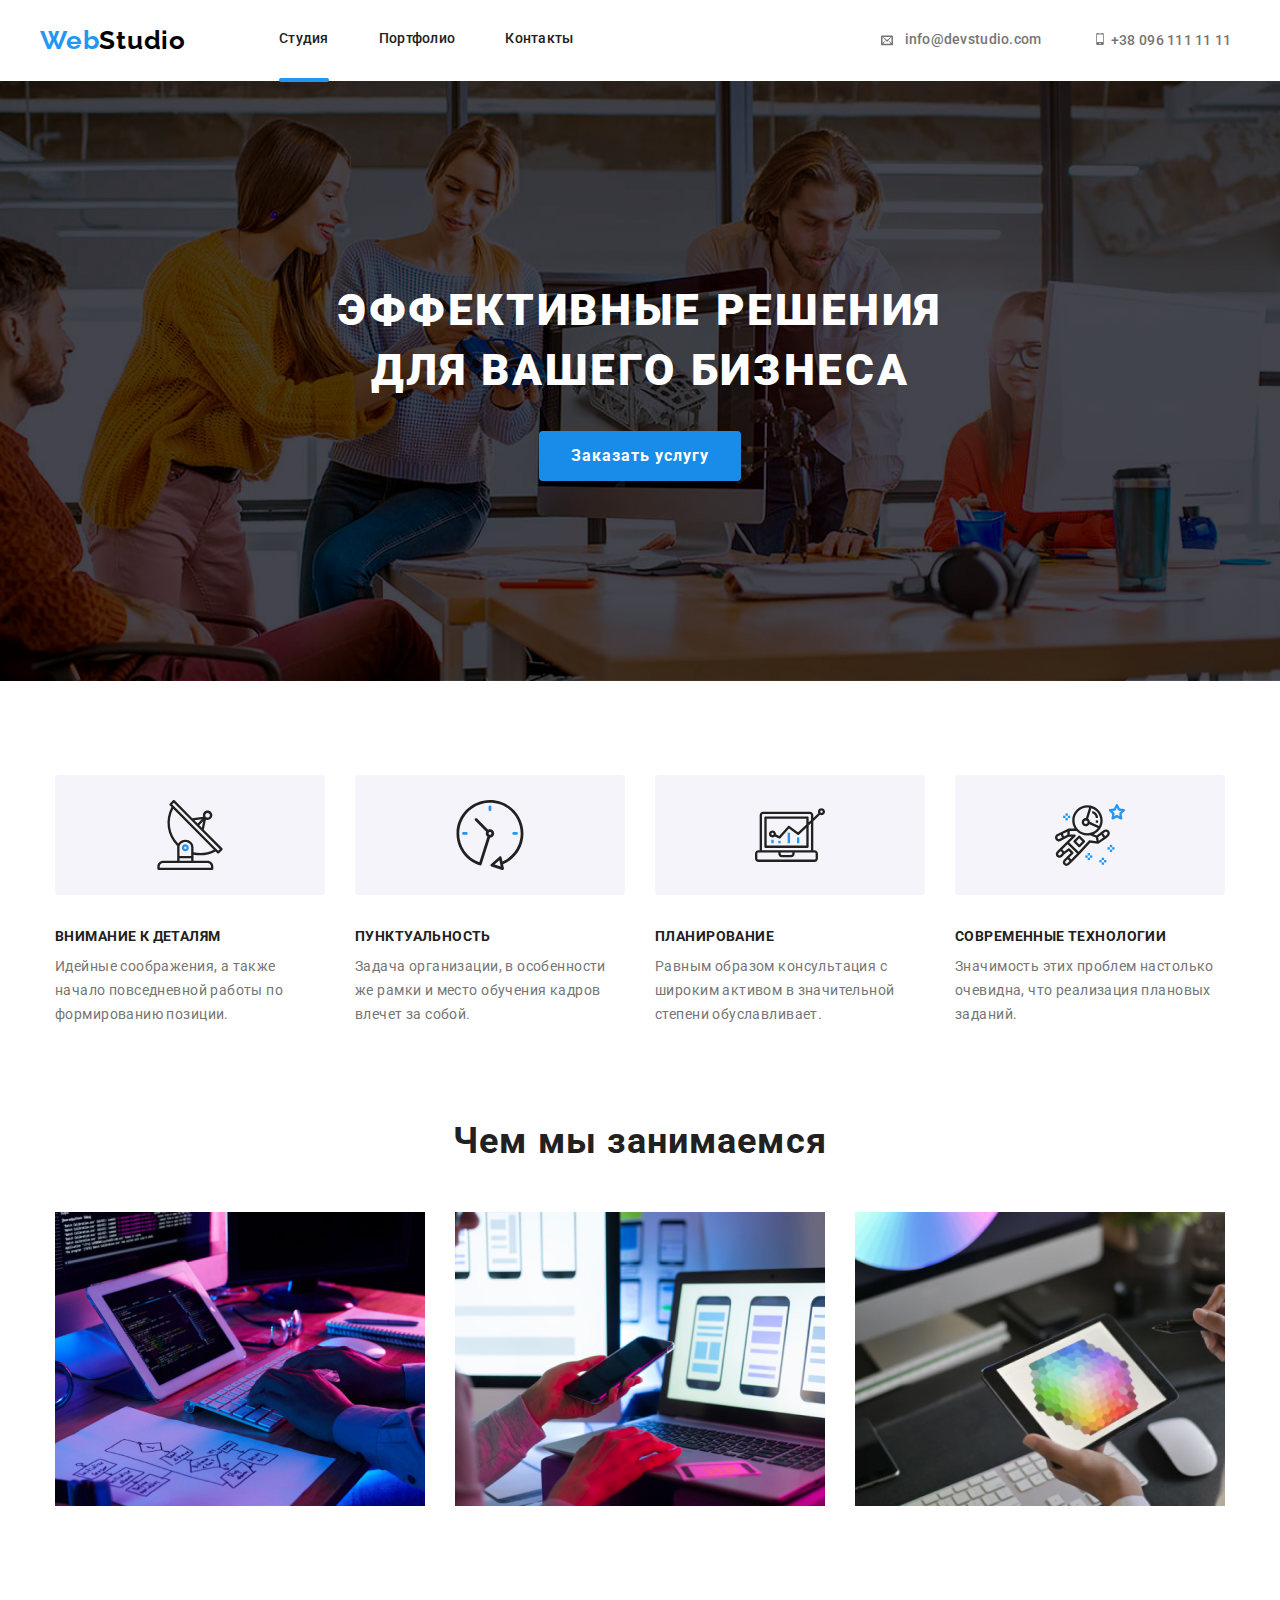
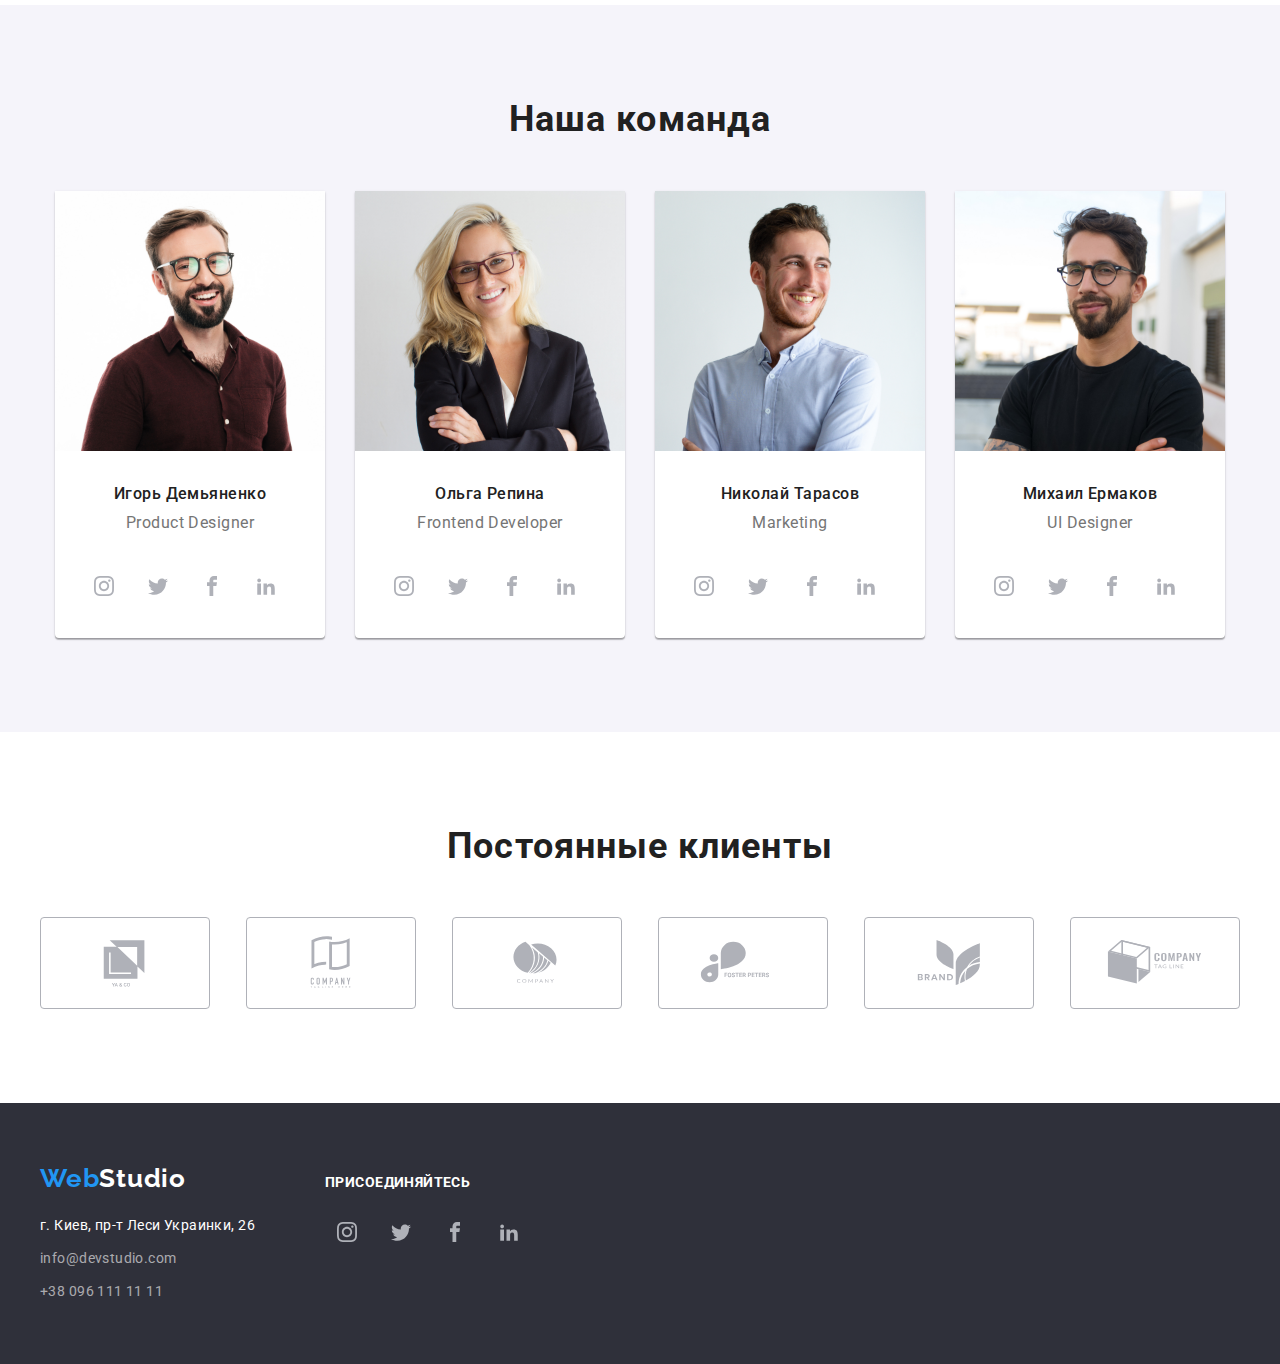
==== index.html @ 8d9c7c8b "17.12.21" ====
<!DOCTYPE html>
<html lang="en">
  <head>
    <meta charset="UTF-8" />
    <meta http-equiv="X-UA-Compatible" content="IE=edge" />
    <meta name="viewport" content="width=device-width, initial-scale=1.0" />
    <title>Главная</title>
    <link rel="preconnect" href="https://fonts.googleapis.com" />
    <link rel="preconnect" href="https://fonts.gstatic.com" crossorigin />
    <link
      href="https://fonts.googleapis.com/css2?family=Raleway:wght@700&family=Roboto:wght@400;500;700;900&display=swap"
      rel="stylesheet"
    />
    <link rel="stylesheet" href="./css/modern-normalize.css" />
    <link rel="stylesheet" href="./css/style.css" />
   </head>
   <body>
    <!--Top line-->
     <section class="section-header">
       <div class="header-container">
        <header class="top-line">
          <nav class="nav-container">
            <a class="top-line-link" href="https://github.com/"
              ><span class="span">Web</span>Studio</a
            >
            <ul class="top-link">
              <li class="item">
                <a class="nav-link activ" href="index.html">Студия</a>
             </li>
              <li class="item">
                <a class="nav-link" href="Portfolio/portfolio.html"
                  >Портфолио</a>
              </li>
              <li class="item">
                <a class="nav-link" href="">Контакты</a>
              </li>
            </ul>
            <ul class="adress">
              <li class="adress-item">
                <a class="mail-link" href="mailto:info@devstudio.com">
                  <svg class="mail-icon">
                    <use href=./img/symbol-defs.svg#icon-envelop></use>
                  </svg> info@devstudio.com
                </a>
              </li>
               <li>
                <a class="tel-link" href="tel:+380961111111">
                 <svg class="tel-icon">
                   <use href=./img/symbol-defs.svg#icon-mobile></use>
                 </svg> +38 096 111 11 11</a
                >
               </li>
             </ul>
           </nav>
         </header>
       </div>
     </section>
    <main>
      <!--Title-etions-->

      <section class="header-title">
        <div class="title-container">
          <h1 class="text">
            Эффективные решения <br />
            для вашего бизнеса
          </h1>
          <div>
            <button class="button" type="button">Заказать услугу</button>
          </div>
        </div>
      </section>

      <!--peculiarities-seсtion-->

      <section class="section">
        <div class="container-peculiarities">
          <ul class="section-peculiarities">
            <li class="feature1">
              <svg class="antenna" width="270" height="120" viewBox="0 0 270 120" fill="none" xmlns="http://www.w3.org/2000/svg">
               <rect width="270" height="120" rx="4" fill="#F5F4FA"/>
               <path d="M167.316 73.3385L148.847 54.7337L150.897 44.6373C151.426 44.8438 151.988 44.9517 152.556 44.9558H152.57C155.178 44.9866 157.317 42.8974 157.348 40.2893C157.379 37.6812 155.289 35.542 152.681 35.5111C150.073 35.4803 147.934 37.5695 147.903 40.1776C147.897 40.7357 147.989 41.2905 148.176 41.8163L137.326 43.1405L119.628 25.35C119.41 25.1285 119.114 25.0025 118.804 25C118.498 25.0016 118.204 25.1235 117.987 25.3395L114.679 28.6295C114.223 29.0851 114.223 29.8236 114.679 30.2792L116.459 32.0852C109.562 44.7681 111.802 60.4741 121.97 70.7228C122.064 70.8121 122.172 70.8843 122.29 70.9363C122.216 71.3311 122.178 71.7317 122.176 72.1333V85.6667H108.176C104.956 85.6705 102.346 88.28 102.342 91.5V93.8333C102.342 94.4776 102.865 95 103.509 95H157.176C157.82 95 158.342 94.4776 158.342 93.8333V91.5C158.338 88.28 155.729 85.6705 152.509 85.6667H138.509V79.6688C140.702 80.1288 142.937 80.3633 145.178 80.3688C150.555 80.363 155.846 79.0225 160.578 76.4675L162.367 78.2677C162.584 78.4892 162.881 78.6152 163.191 78.6177C163.497 78.6161 163.79 78.4941 164.008 78.2782L167.316 74.9882C167.772 74.5326 167.772 73.7941 167.316 73.3385ZM150.925 38.6348C151.838 37.726 153.316 37.7301 154.224 38.6437C155.133 39.5574 155.129 41.0348 154.215 41.9435C153.778 42.3785 153.186 42.6226 152.569 42.6225H152.562C151.274 42.6158 150.235 41.5658 150.241 40.2771C150.244 39.6602 150.492 39.0699 150.929 38.6348H150.925ZM148.178 46.301L146.869 52.7445L144.298 50.158L148.178 46.301ZM146.853 44.3282L142.653 48.5037L139.404 45.237L146.853 44.3282ZM152.509 88C154.442 88 156.009 89.567 156.009 91.5V92.6667H104.676V91.5C104.676 89.567 106.243 88 108.176 88H152.509ZM136.176 83.3333V85.6667H124.509V83.3333H136.176ZM124.509 81V72.1333C124.509 69.303 127.126 67 130.342 67C133.559 67 136.176 69.303 136.176 72.1333V81H124.509ZM138.509 77.29V72.1333C138.509 68.0162 134.846 64.6667 130.342 64.6667C127.431 64.622 124.708 66.1041 123.165 68.5738C114.289 59.2249 112.29 45.2875 118.181 33.8207L158.872 74.7455C152.589 77.9419 145.386 78.8418 138.509 77.29ZM163.204 75.7943L161.56 74.1412L118.792 31.1157L117.141 29.4613L118.792 27.8163L136.15 45.272C136.158 45.272 136.163 45.2872 136.171 45.293L164.859 74.1493L163.204 75.7943Z" fill="#212121"/>
               <path d="M130.353 69.3333H130.342C128.409 69.3304 126.84 70.895 126.837 72.8281C126.834 74.7611 128.399 76.3304 130.332 76.3333H130.342C132.275 76.3362 133.845 74.7716 133.848 72.8386C133.85 70.9055 132.286 69.3362 130.353 69.3333ZM131.169 73.6605C130.95 73.8789 130.652 74.0012 130.342 74C129.698 73.9966 129.178 73.4716 129.182 72.8273C129.183 72.5189 129.307 72.2237 129.526 72.0062C129.743 71.7902 130.036 71.6683 130.342 71.6667C130.987 71.67 131.506 72.195 131.503 72.8393C131.501 73.1477 131.378 73.4429 131.159 73.6605H131.169Z" fill="#2196F3"/>
              </svg>
              <h3 class="title-peculiarities">Внимание к деталям</h3>
              <p class="text-peculiarities-1">
                Идейные соображения, а также начало повседневной работы по
                формированию позиции.
              </p>
            </li>
            <li class="feature2">
              <svg class="clock" width="270" height="120" viewBox="0 0 270 120" fill="none" xmlns="http://www.w3.org/2000/svg">
              <rect width="270" height="120" rx="4" fill="#F5F4FA"/>
              <g clip-path="url(#clip0_1_342)">
              <path d="M168.461 58.4715C168.458 39.9819 153.466 24.9963 134.975 25C116.486 25.0037 101.5 39.9963 101.504 58.4859C101.507 73.0502 110.925 85.9413 124.8 90.3713C124.932 90.413 125.07 90.4343 125.208 90.4338C125.472 90.4333 125.73 90.3628 125.957 90.2287C126.253 90.0541 126.473 89.7764 126.577 89.449L135.032 62.6521C137.343 62.6404 139.207 60.7568 139.194 58.4459C139.183 56.1345 137.3 54.2706 134.988 54.2824C134.367 54.285 133.753 54.4282 133.194 54.7011L122.025 43.5302C121.471 42.9951 120.588 43.0106 120.053 43.5644C119.53 44.1054 119.53 44.962 120.053 45.503L131.216 56.6792C130.36 58.4277 130.849 60.5383 132.39 61.7303L124.334 87.2647C108.414 81.4002 100.262 63.7405 106.126 47.8203C111.991 31.9 129.65 23.7482 145.571 29.6127C161.491 35.4771 169.643 53.1374 163.778 69.0571C160.913 76.8351 155.026 83.1252 147.455 86.4989L146.584 82.3989C146.425 81.6454 145.684 81.1636 144.931 81.3233C144.693 81.3741 144.473 81.4857 144.291 81.6475L135.898 89.1409C135.322 89.653 135.271 90.5347 135.783 91.1105C135.95 91.2974 136.164 91.4362 136.403 91.5126L147.119 94.9327C147.852 95.1682 148.638 94.765 148.873 94.0312C148.948 93.7994 148.96 93.5527 148.91 93.3145L148.055 89.2915C160.445 84.0678 168.49 71.918 168.461 58.4715ZM134.983 57.0766C135.753 57.0766 136.378 57.7014 136.378 58.4715C136.378 59.2422 135.753 59.8665 134.983 59.8665C134.212 59.8665 133.588 59.2422 133.588 58.4715C133.588 57.7014 134.212 57.0766 134.983 57.0766ZM139.577 89.5916L144.355 85.3298L145.674 91.543L139.577 89.5916Z" fill="#212121"/>
              <path d="M133.588 31.9673V34.7572C133.588 35.5278 134.212 36.1522 134.983 36.1522C135.753 36.1522 136.378 35.5278 136.378 34.7572V31.9673C136.378 31.1972 135.753 30.5723 134.983 30.5723C134.212 30.5723 133.588 31.1972 133.588 31.9673Z" fill="#2196F3"/>
              <path d="M108.479 57.0765C107.708 57.0765 107.084 57.7014 107.084 58.4715C107.084 59.2421 107.708 59.8665 108.479 59.8665H111.269C112.039 59.8665 112.664 59.2421 112.664 58.4715C112.664 57.7014 112.039 57.0765 111.269 57.0765H108.479Z" fill="#2196F3"/>
              <path d="M161.487 59.8665C162.257 59.8665 162.882 59.2421 162.882 58.4715C162.882 57.7014 162.257 57.0765 161.487 57.0765H158.697C157.927 57.0765 157.302 57.7014 157.302 58.4715C157.302 59.2421 157.927 59.8665 158.697 59.8665H161.487Z" fill="#2196F3"/>
              </g>
              <defs>
              <clipPath id="clip0_1_342">
              <rect width="70" height="70" fill="white" transform="translate(100 25)"/>
              </clipPath>
              </defs>
              </svg>
              <h3 class="title-peculiarities">Пунктуальность</h3>
              <p class="text-peculiarities-2">
                Задача организации, в особенности же рамки и место обучения
                кадров влечет за собой.
              </p>
            </li>
            <li class="feature3">
              <svg class="diagram" width="270" height="120" viewBox="0 0 270 120" fill="none" xmlns="http://www.w3.org/2000/svg">
              <rect width="270" height="120" rx="4" fill="#F5F4FA"/>
              <g clip-path="url(#clip0_1_352)">
              <path d="M132.65 57.7351H134.982V68.2296H132.65V57.7351Z" fill="#2196F3"/>
              <path d="M141.978 62.3993H144.31V68.2296H141.978V62.3993Z" fill="#2196F3"/>
              <path d="M123.321 65.8975H125.653V68.2296H123.321V65.8975Z" fill="#2196F3"/>
              <path d="M116.325 64.7314H118.657V68.2295H116.325V64.7314Z" fill="#2196F3"/>
              <path d="M103.498 86.8865H159.469C161.401 86.8865 162.967 85.3202 162.967 83.3883V78.7241C162.967 76.7923 161.401 75.2259 159.469 75.2259H158.303V46.1469L164.926 39.8725C166.463 40.6303 168.324 40.1702 169.33 38.7816C170.337 37.3935 170.196 35.4821 168.997 34.2568C167.798 33.0316 165.89 32.8488 164.48 33.8241C163.07 34.8 162.569 36.6499 163.293 38.2037L158.303 42.9345V40.2443C158.303 38.3124 156.736 36.7461 154.805 36.7461H108.162C106.231 36.7461 104.664 38.3124 104.664 40.2443V75.2259H103.498C101.566 75.2259 100 76.7923 100 78.7241V83.3883C100 85.3202 101.566 86.8865 103.498 86.8865ZM166.465 35.58C167.109 35.58 167.631 36.1021 167.631 36.7461C167.631 37.39 167.109 37.9121 166.465 37.9121C165.821 37.9121 165.299 37.39 165.299 36.7461C165.299 36.1021 165.821 35.58 166.465 35.58ZM106.996 40.2443C106.996 39.6003 107.518 39.0782 108.162 39.0782H154.805C155.449 39.0782 155.971 39.6003 155.971 40.2443V45.1414L153.639 47.3573V42.5764C153.639 41.9324 153.116 41.4103 152.473 41.4103H110.495C109.851 41.4103 109.328 41.9324 109.328 42.5764V71.7278C109.328 72.3717 109.851 72.8938 110.495 72.8938H152.473C153.116 72.8938 153.639 72.3717 153.639 71.7278V50.5651L155.971 48.3554V75.2259H106.996V40.2443ZM117.491 55.403C115.913 55.3984 114.528 56.4495 114.108 57.9703C113.689 59.491 114.338 61.104 115.695 61.9091C117.051 62.7142 118.779 62.5121 119.913 61.4149L123.966 63.4487C124.437 63.6844 125.008 63.5739 125.358 63.1805L133.974 53.4871L142.444 59.8338C142.899 60.1743 143.533 60.1378 143.945 59.7478L151.306 52.7748V70.5617H111.661V43.7424H151.306V49.5619L143.056 57.3747L134.515 50.9716C134.03 50.6084 133.348 50.6767 132.944 51.1294L124.21 60.9571L120.945 59.3242C120.969 59.1841 120.983 59.0429 120.989 58.9012C120.989 56.9693 119.423 55.403 117.491 55.403ZM118.657 58.9012C118.657 59.5451 118.135 60.0672 117.491 60.0672C116.847 60.0672 116.325 59.5451 116.325 58.9012C116.325 58.2572 116.847 57.7351 117.491 57.7351C118.135 57.7351 118.657 58.2572 118.657 58.9012ZM125.653 77.5581H137.314V78.7241C137.314 79.3681 136.792 79.8902 136.148 79.8902H126.819C126.175 79.8902 125.653 79.3681 125.653 78.7241V77.5581ZM102.332 78.7241C102.332 78.0802 102.854 77.5581 103.498 77.5581H123.321V78.7241C123.321 80.656 124.887 82.2223 126.819 82.2223H136.148C138.08 82.2223 139.646 80.656 139.646 78.7241V77.5581H159.469C160.113 77.5581 160.635 78.0802 160.635 78.7241V83.3883C160.635 84.0323 160.113 84.5544 159.469 84.5544H103.498C102.854 84.5544 102.332 84.0323 102.332 83.3883V78.7241Z" fill="#212121"/>
              </g>
              <defs>
              <clipPath id="clip0_1_352">
              <rect width="70" height="70" fill="white" transform="translate(100 25)"/>
              </clipPath>
              </defs>
              </svg>
              <h3 class="title-peculiarities">Планирование</h3>
              <p class="text-peculiarities-3">
                Равным образом консультация с широким активом в значительной
                степени обуславливает.
              </p>
            </li>
            <li class="feature4">
              <svg class="astronaut" width="270" height="120"     viewBox="0 0 270 120" fill="none" xmlns="http://www.w3.org/2000/svg">
              <rect width="270" height="120" rx="4" fill="#F5F4FA"/>
              <path d="M169.943 34.8964C169.806 34.4751 169.442 34.1672 169.002 34.103L164.823 33.4951L162.953 29.7081C162.561 28.91 161.253 28.91 160.861 29.7081L158.991 33.4951L154.811 34.1031C154.372 34.1672 154.008 34.4742 153.869 34.8965C153.732 35.3188 153.845 35.7831 154.164 36.0924L157.189 39.0407L156.475 43.2034C156.401 43.6409 156.58 44.0831 156.938 44.3445C157.301 44.6082 157.775 44.6407 158.168 44.4331L161.906 42.4672L165.644 44.4331C165.815 44.5229 166.002 44.5672 166.188 44.5672C166.429 44.5672 166.671 44.4925 166.874 44.3443C167.233 44.0831 167.413 43.6408 167.337 43.2033L166.623 39.0405L169.648 36.0923C169.965 35.7819 170.08 35.3187 169.943 34.8964ZM164.556 37.7991C164.282 38.0662 164.155 38.4536 164.221 38.8316L164.638 41.2688L162.45 40.1184C162.28 40.0286 162.093 39.9843 161.906 39.9843C161.72 39.9843 161.534 40.0286 161.362 40.1184L159.174 41.2688L159.591 38.8316C159.657 38.4536 159.531 38.0675 159.256 37.7991L157.484 36.0724L159.932 35.7166C160.312 35.6617 160.64 35.4226 160.811 35.0783L161.905 32.8617L162.999 35.0783C163.17 35.4225 163.497 35.6617 163.878 35.7166L166.325 36.0724L164.556 37.7991Z" fill="#2196F3"/>
              <path d="M157.167 69.8923H154.834V72.2257H157.167V69.8923Z" fill="#2196F3"/>
              <path d="M157.167 74.5591H154.834V76.8925H157.167V74.5591Z" fill="#2196F3"/>
              <path d="M159.5 72.2257H157.167V74.5591H159.5V72.2257Z" fill="#2196F3"/>
              <path d="M154.834 72.2257H152.5V74.5591H154.834V72.2257Z" fill="#2196F3"/>
              <path d="M149 82.7259H146.667V85.0593H149V82.7259Z" fill="#2196F3"/>
              <path d="M149 87.3926H146.667V89.726H149V87.3926Z" fill="#2196F3"/>
              <path d="M151.334 85.0593H149V87.3927H151.334V85.0593Z" fill="#2196F3"/>
              <path d="M146.667 85.0593H144.333V87.3927H146.667V85.0593Z" fill="#2196F3"/>
              <path d="M135 78.0592H132.667V80.3926H135V78.0592Z" fill="#2196F3"/>
              <path d="M135 82.7259H132.667V85.0593H135V82.7259Z" fill="#2196F3"/>
              <path d="M137.333 80.3925H135V82.7259H137.333V80.3925Z" fill="#2196F3"/>
              <path d="M132.667 80.3925H130.333V82.7259H132.667V80.3925Z" fill="#2196F3"/>
              <path d="M112.833 38.3918H110.5V40.7252H112.833V38.3918Z" fill="#2196F3"/>
              <path d="M112.833 43.0587H110.5V45.3921H112.833V43.0587Z" fill="#2196F3"/>
              <path d="M115.166 40.7252H112.833V43.0586H115.166V40.7252Z" fill="#2196F3"/>
              <path d="M110.5 40.7252H108.166V43.0586H110.5V40.7252Z" fill="#2196F3"/>
              <path d="M154.064 55.9738C153.435 55.1256 152.512 54.5797 151.464 54.4326C150.412 54.2833 149.373 54.5597 148.533 55.2026L145.795 57.3014L145.794 57.3026L141.643 60.4025L138.672 59.2194C143.969 56.8429 147.671 51.545 147.671 45.3942C147.671 37.0314 140.84 30.2274 132.444 30.2274C124.047 30.2274 117.216 37.0314 117.216 45.3942C117.216 48.4253 118.123 51.2439 119.666 53.6158L113.62 53.5633C113.617 53.5633 113.613 53.5633 113.61 53.5633C113.591 53.5633 113.576 53.5726 113.559 53.5738C113.443 53.5785 113.33 53.6018 113.219 53.6415C113.191 53.652 113.162 53.6579 113.135 53.6706C113.121 53.6765 113.107 53.6776 113.093 53.6846L106.021 57.1764C106.02 57.1764 106.018 57.1764 106.018 57.1775L101.877 59.1693C101.831 59.1891 101.784 59.2159 101.739 59.2462C100.088 60.3452 99.5257 62.5036 100.43 64.2676C100.912 65.2056 101.732 65.8963 102.74 66.2124C103.129 66.3337 103.525 66.3933 103.92 66.3933C104.553 66.3933 105.181 66.2381 105.756 65.9313L108.792 64.3167L113.744 61.7593L116.712 61.7418L104.808 73.5884C104.807 73.5896 104.806 73.5896 104.805 73.5907L101.876 76.5074C101.185 77.1958 100.804 78.1092 100.804 79.0835C100.804 80.0565 101.185 80.9723 101.876 81.6619C102.587 82.3689 103.522 82.7235 104.456 82.7235C105.392 82.7235 106.325 82.3689 107.038 81.6619L109.913 78.7988L113.721 75.9556L115.691 77.9179L111.838 81.7551C111.836 81.7564 111.835 81.7564 111.834 81.7575L108.906 84.6741C108.214 85.3625 107.833 86.2759 107.833 87.2502C107.833 88.2233 108.214 89.139 108.906 89.8286C109.616 90.5356 110.552 90.8903 111.486 90.8903C112.421 90.8903 113.357 90.5356 114.068 89.8286L116.998 86.912L121.684 82.2453C121.685 82.244 121.685 82.2429 121.687 82.2417L123.895 80.0542L123.887 80.046C123.901 80.032 123.921 80.0272 123.935 80.0122L135.235 67.6349L142.828 68.7152C142.883 68.7234 142.938 68.7269 142.993 68.7269C143.134 68.7269 143.27 68.6931 143.402 68.6429C143.441 68.629 143.474 68.6102 143.511 68.5916C143.553 68.5706 143.597 68.559 143.637 68.5322L150.666 63.8655C150.692 63.848 150.706 63.8199 150.73 63.8013C150.758 63.7792 150.793 63.7699 150.819 63.7453L153.6 61.1401C155.047 59.7841 155.247 57.5628 154.064 55.9738ZM104.66 63.8722C104.281 64.0752 103.851 64.1159 103.439 63.9854C103.03 63.8582 102.699 63.5793 102.505 63.2025C102.153 62.5164 102.357 61.6811 102.974 61.2296L105.848 59.8471L106.54 61.8689L106.83 62.7182L104.66 63.8722ZM112.31 59.874L108.923 61.6241L108.365 59.9907L107.963 58.8169L112.397 56.6282L112.31 59.874ZM145.34 45.3919C145.34 47.4009 144.861 49.2957 144.03 50.9907L134.883 46.8362C134.788 45.5821 134.137 44.4842 133.159 43.8005L136.361 33.1685C141.563 34.823 145.34 39.6752 145.34 45.3919ZM119.552 45.3919C119.552 38.3159 125.336 32.5583 132.446 32.5583C132.999 32.5583 133.54 32.6049 134.076 32.6726L130.943 43.0713C130.901 43.0701 130.862 43.0585 130.819 43.0585C128.56 43.0585 126.722 44.8901 126.722 47.1419C126.722 49.3936 128.56 51.2254 130.819 51.2254C132.338 51.2254 133.65 50.3866 134.358 49.1591L142.807 52.9975C140.456 56.1615 136.694 58.2255 132.446 58.2255C125.336 58.2255 119.552 52.4679 119.552 45.3919ZM132.581 47.1419C132.581 48.1068 131.79 48.8919 130.819 48.8919C129.847 48.8919 129.056 48.1068 129.056 47.1419C129.056 46.1771 129.847 45.3919 130.819 45.3919C131.79 45.3919 132.581 46.1771 132.581 47.1419ZM105.392 80.0074C104.875 80.5196 104.038 80.5185 103.523 80.0087C103.274 79.7601 103.138 79.4324 103.138 79.0835C103.138 78.7358 103.274 78.4079 103.523 78.1618L105.627 76.0652L107.489 77.9191L105.392 80.0074ZM112.422 88.1743C111.905 88.6865 111.068 88.6877 110.552 88.1755C110.303 87.927 110.167 87.5993 110.167 87.2503C110.167 86.9027 110.303 86.5748 110.552 86.3287L112.658 84.231L113.539 85.1073L114.521 86.0849L112.422 88.1743ZM120.038 80.5862C120.037 80.5873 120.036 80.5873 120.035 80.5885L116.174 84.4385L115.293 83.5623L114.311 82.5846L118.168 78.7451C118.168 78.7451 118.168 78.7451 118.168 78.744C118.169 78.7428 118.17 78.7428 118.172 78.7417C118.259 78.6542 118.314 78.5492 118.368 78.4454C118.383 78.415 118.412 78.3893 118.425 78.3579C118.461 78.2681 118.467 78.1713 118.481 78.0767C118.488 78.0229 118.511 77.9729 118.511 77.9179C118.511 77.8397 118.483 77.764 118.467 77.6869C118.453 77.6169 118.453 77.5456 118.426 77.4781C118.382 77.3684 118.306 77.2716 118.227 77.177C118.204 77.1513 118.196 77.1186 118.172 77.0942C118.172 77.0942 118.172 77.0942 118.17 77.0942C118.169 77.0931 118.169 77.0906 118.168 77.0895L114.653 73.5895C114.616 73.5521 114.568 73.537 114.526 73.5055C114.464 73.4577 114.405 73.4134 114.336 73.3795C114.269 73.3468 114.201 73.327 114.131 73.3082C114.057 73.2872 113.984 73.2709 113.906 73.265C113.835 73.2604 113.769 73.2674 113.698 73.2756C113.619 73.2849 113.546 73.2954 113.47 73.3199C113.396 73.3432 113.331 73.3793 113.264 73.4179C113.22 73.4424 113.171 73.4506 113.131 73.4809L109.251 76.3767L107.281 74.4143L112.529 69.1946L122.067 78.576L120.038 80.5862ZM134.954 65.2372C134.921 65.2325 134.889 65.2454 134.855 65.2431C134.77 65.2384 134.689 65.2443 134.603 65.2582C134.537 65.2699 134.474 65.2827 134.411 65.3049C134.336 65.3306 134.269 65.3656 134.2 65.4075C134.134 65.4472 134.075 65.4892 134.018 65.5417C133.99 65.5661 133.956 65.5779 133.93 65.6058L123.653 76.862L114.185 67.5506L120.382 61.3859C120.839 60.9309 120.841 60.1923 120.386 59.735C120.156 59.5052 119.854 59.392 119.552 59.3932V59.3921L114.698 59.4212L114.759 55.9049L121.549 55.9633C124.317 58.7937 128.176 60.5589 132.446 60.5589C133.403 60.5589 134.336 60.4598 135.245 60.2905C135.332 60.3605 135.419 60.4317 135.528 60.476L140.8 62.5761L141.133 64.235L141.523 66.1717L134.954 65.2372ZM143.794 65.6269L143.11 62.2189L146.274 59.8564L147.102 60.9554L148.345 62.605L143.794 65.6269ZM152.005 59.4341L150.173 61.1514L148.136 58.4471L149.954 57.0529C150.294 56.7917 150.722 56.6854 151.142 56.7403C151.564 56.7997 151.938 57.0203 152.192 57.3621C152.666 58.0003 152.585 58.8905 152.005 59.4341Z" fill="#212121"/>
              <path d="M129.755 65.5651L125.067 60.8984C124.613 60.4446 123.876 60.4446 123.421 60.8984L118.734 65.5651C118.515 65.7856 118.391 66.0819 118.391 66.3922C118.391 66.7026 118.513 67.0001 118.734 67.2194L123.421 71.8861C123.648 72.1124 123.947 72.2256 124.244 72.2256C124.542 72.2256 124.84 72.1124 125.067 71.8861L129.755 67.2194C129.974 67.0001 130.099 66.7026 130.099 66.3922C130.099 66.0819 129.975 65.7844 129.755 65.5651ZM124.244 69.4128L121.211 66.3922L124.244 63.3717L127.279 66.3922L124.244 69.4128Z" fill="#212121"/>
              <path d="M137.547 36.0923L136.983 38.358C137.138 38.3966 140.784 39.3462 140.784 43.0586H143.118C143.118 38.6461 139.474 36.5718 137.547 36.0923Z" fill="#212121"/>
              <path d="M143.118 45.3919H140.784V47.7253H143.118V45.3919Z" fill="#212121"/>
              </svg>
              <h3 class="title-peculiarities">Современные технологии</h3>
              <p class="text-peculiarities-4">
                Значимость этих проблем настолько очевидна, что реализация
                плановых заданий.
              </p>
            </li>
          </ul>
        </div>
      </section>

      <!--what are we doing-->

      <section class="section-we-do">
        <div class="container">
          <h2 class="title-what-are-we-doing">Чем мы занимаемся</h2>
          <ul class="what-are-we-doing-img">
            <li class="img1">
              <img src=./img/img.jpg alt="работа за компютером" width="370" />
            </li>
            <li class="img2">
              <img src=./img/img(1).jpg alt="работа за телефоном" width="370" />
            </li>
            <li class="img3">
              <img src=./img/img(2).jpg alt="работа за планшетом" width="370"/>
            </li>
          </ul>
        </div>
      </section>

      <!--our team-->

   <section class="our-team">
        <div class="container">
          <h2 class="title-our-team">Наша команда</h2>
          <ul class="team">
            <li class="team-img1">
              <img src=./img/img(3).jpg alt="Product Designer" width="270"/>
              <div class="title">
                <h3 class="name">Игорь Демьяненко</h3>
                <p class="profession">Product Designer</p>
              </div>
               <ul class="social-links">
                 <li class="social-link">
                 <a class="link-icon" href="#">
                   <svg class="social-icon" width="20px" height="20px">
                  <use href='./img/symbol-defs.svg#icon-instagram'></use>
                  </svg>
                 </a>  
                 </li>
                 <li class="social-link">
                  <a class="link-icon" href="#">
                   <svg class="social-icon" width="20px" height="20px">
                   <use href='./img/symbol-defs.svg#icon-twitter'></use>
                   </svg>
                 </a> 
                 </li>
                 <li class="social-link">
                   <a class="link-icon" href="#">
                   <svg class="social-icon" width="20px" height="20px">
                   <use href='./img/symbol-defs.svg#icon-facebook'></use>
                   </svg>
                   </a>
                 </li>
                 <li class="social-link">
                    <a class="link-icon" href="#">
                    <svg class="social-icon" width="20px" height="20px">
                    <use href='./img/symbol-defs.svg#icon-linkedin2'></use>
                    </svg>
                    </a>
                  </li>
                </ul>
            </li>
            <li class="team-img2">
              <img src=./img/img(4).jpg alt="Frontend Developer" width="270" />
              <div class="title">
                <h3 class="name">Ольга Репина</h3>
                <p class="profession">Frontend Developer</p>
              </div>
               <ul class="social-links">
                 <li class="social-link">
                  <a class="link-icon" href="#">
                   <svg class="social-icon" width="20px" height="20px">
                   <use href='./img/symbol-defs.svg#icon-instagram'></use>
                   </svg>
                 </a>  
                 </li>
                 <li class="social-link">
                   <a class="link-icon" href="#">
                   <svg class="social-icon" width="20px" height="20px">
                   <use href='./img/symbol-defs.svg#icon-twitter'></use>
                   </svg>
                   </a> 
                </li>
                 <li class="social-link">
                    <a class="link-icon" href="#">
                    <svg class="social-icon" width="20px" height="20px">
                    <use href='./img/symbol-defs.svg#icon-facebook'></use>
                    </svg>
                    </a>
                </li>
                 <li class="social-link">
                    <a class="link-icon" href="#">
                    <svg class="social-icon" width="20px" height="20px">
                    <use href='./img/symbol-defs.svg#icon-linkedin2'></use>
                    </svg>
                    </a>
                </li>
              </ul>
            </li>
            <li class="team-img3">
              <img src=./img/img(5).jpg alt="Marketing" width="270" />
              <div class="title">
                <h3 class="name">Николай Тарасов</h3>
                <p class="profession">Marketing</p>
              </div>
               <ul class="social-links">
                 <li class="social-link">
                  <a class="link-icon" href="#">
                   <svg class="social-icon" width="20px" height="20px">
                  <use href='./img/symbol-defs.svg#icon-instagram'></use>
                  </svg>
                  </a>  
                 </li>
                 <li class="social-link">
                   <a class="link-icon" href="#">
                   <svg class="social-icon" width="20px" height="20px">
                   <use href='./img/symbol-defs.svg#icon-twitter'></use>
                   </svg>
                   </a> 
                </li>
                 <li class="social-link">
                    <a class="link-icon" href="#">
                    <svg class="social-icon" width="20px" height="20px">
                     <use href='./img/symbol-defs.svg#icon-facebook'></use>
                    </svg>
                    </a>
                </li>
                 <li class="social-link">
                     <a class="link-icon" href="#">
                    <svg class="social-icon" width="20px" height="20px">
                    <use href='./img/symbol-defs.svg#icon-linkedin2'></use>
                    </svg>
                    </a>
                </li>
              </ul>
            </li>
            <li class="team-img4">
              <img src=./img/img(6).jpg alt="UI Designer" width="270" />
              <div class="title">
                <h3 class="name">Михаил Ермаков</h3>
                <p class="profession">UI Designer</p>
              </div>
               <ul class="social-links">
                  <li class="social-link">
                     <a class="link-icon" href="#">
                     <svg class="social-icon" width="20px" height="20px">
                     <use href='./img/symbol-defs.svg#icon-instagram'></use>
                     </svg>
                     </a>  
                  </li>
                   <li class="social-link">
                      <a class="link-icon" href="#">
                      <svg class="social-icon" width="20px" height="20px">
                      <use href='./img/symbol-defs.svg#icon-twitter'></use>
                      </svg>
                      </a> 
                  </li>
                  <li class="social-link">
                     <a class="link-icon" href="#">
                     <svg class="social-icon" width="20px" height="20px">
                     <use href='./img/symbol-defs.svg#icon-facebook'></use>
                     </svg>
                     </a>
                  </li>
                   <li class="social-link">
                     <a class="link-icon" href="#">
                     <svg class="social-icon" width="20px" height="20px">
                     <use href='./img/symbol-defs.svg#icon-linkedin2'></use>
                     </svg>
                     </a>
                   </li>
              </ul>
            </li>
          </ul>
        </div>
      </section>
      
      <!--regular-customers-->

  <section class="regular-customers">
      <div class="container">
          <h2 class="titl-regular-customers">Постоянные клиенты</h2> 
        </div>
        <div class="customers">
          <ul class="customers-client">
            <li class="client">
              <a href="#" class="customers-link">
              <svg class="svg" width="106" height="60">
              <use href="./img/symbol-defs.svg#icon-Logo"></use>
              </svg>
              </a>
           </li>
             <li class="client">
               <a href="#" class="customers-link">
               <svg class="svg" width="106" height="60">
               <use href="./img/symbol-defs.svg#icon-Logo-1"></use>
               </svg>
               </a>
            </li>
             <li class="client">
               <a href="#" class="customers-link">
               <svg class="svg" width="106" height="60">
               <use href="./img/symbol-defs.svg#icon-Logo-2"></use></svg></a>
             </li>
             <li class="client">
               <a href="#" class="customers-link">
               <svg class="svg" width="106" height="60">
               <use href="./img/symbol-defs.svg#icon-Logo-3"></use></svg></a>
            </li>
            <li class="client">
              <a href="#" class="customers-link">
              <svg class="svg" width="106" height="60">
              <use href="./img/symbol-defs.svg#icon-Logo-4"></use></svg></a>
            </li>
            <li class="client">
               <a href="#" class="customers-link">
               <svg class="svg" width="106" height="60">
               <use href="./img/symbol-defs.svg#icon-Logo-5"></use></svg></a>
             </li>
         </ul>
      </div>
   </section>
    </main>

    <!--section-footer-->
    
    <footer class="footer-title">
        <section class="footer-container">
           <div class="footer-contacts">
             <a class="footer-link" href="https://github.com/"><span class="span">Web</span>Studio</a>
              <ul class="footer-adress">
                  <li class="footer-item">г. Киев, пр-т Леси Украинки, 26

                 </li>
                    <li class="footer-item">
                      <a class="footer-mail-link" href="mailto:info@devstudio.com"
                      >info@devstudio.com</a>
                     </li>
                   <li class="footer-item">
                      <a class="footer-tel-link" href="tel:+380961111111"
                      >+38 096 111 11 11</a>
                  </li>
                 </ul>
            </div>

            <div class="footer-social">
                <p class="social-title">присоединяйтесь</p>
      
              <ul class="foter-social-links">
                 <li class="social-link">
                 <a class="link-icon" href="#">
                   <svg class="social-icon" width="20px" height="20px">
                  <use href='./img/symbol-defs.svg#icon-instagram'></use>
                </svg>
                 </a>  
                 </li>
                 <li class="social-link">
                 <a class="link-icon" href="#">
                   <svg class="social-icon" width="20px" height="20px">
                  <use href='./img/symbol-defs.svg#icon-twitter'></use>
                </svg>
                 </a> 
                </li>
                 <li class="social-link">
                 <a class="link-icon" href="#">
                   <svg class="social-icon" width="20px" height="20px">
                  <use href='./img/symbol-defs.svg#icon-facebook'></use>
                </svg>
                 </a>
                </li>
                 <li class="social-link">
                 <a class="link-icon" href="#">
                   <svg class="social-icon" width="20px" height="20px">
                  <use href='./img/symbol-defs.svg#icon-linkedin2'></use>
                </svg>
                 </a>
                </li>
             </ul>
           </div>
         </section>
    </footer>
  </body>
</html>
---- css/style.css ----
:root {
  --primary-text-color: #757575;
  --title-text-color: #212121;
  --accent-color: #ffffff;
}
* {
  margin: 0;
  padding: 0;
  border: none;
}

body {
  font-family: Roboto, sans-serif;
}

ul {
  padding: 0;
  margin: 0;
  list-style: none;
}
a {
  text-decoration: none;
}
.container {
  width: 1200px;
  margin: 0 auto;
  padding-left: 15px;
  padding-right: 15px;
  box-sizing: border-box;
}

/*Top line*/
.section-header {
  width: 100%;
  background: #ffffff;
  padding: 25px 0;
}
.header-container {
  width: 1200px;
  margin: 0 auto;
}
.nav-container {
  align-items: center;
  display: flex;
}
.top-line-link {
  font-family: Raleway;
  font-style: normal;
  font-weight: bold;
  font-size: 26px;
  line-height: 1.19;
  letter-spacing: 0.03em;
  color: #000;
  text-decoration: none;
}
.top-line-link:hover,
.top-line-link:focus {
  color: #2196f3;
}

.top-link {
  display: flex;
}
.link1:hover,
.link1:focus {
  color: #2196f3;
}
.item:nth-child(1) {
  margin: 0 50px 0 93px;
}
.item:nth-child(2) {
  margin-right: 50px;
}
.adress-item:nth-child(1) {
  margin: 0 50px 0 305px;
}
.nav-link {
  font-family: Roboto;
  font-style: normal;
  font-weight: 500;
  font-size: 14px;
  line-height: 1.14;
  letter-spacing: 0.02em;
  text-decoration: none;
  color: #212121;
}
.nav-link:hover,
.nav-link:focus {
  color: #2196f3;
}
.activ::after {
  content: "";
  display: block;
  position: relative;
  top: 30px;
  bottom: auto;
  width: 100%;
  height: 4px;
  background-color: #2196f3;
  border-radius: 2px;
}

.adress {
  display: flex;
  align-items: center;
  justify-content: center;
}
.mail-icon {
  width: 16px;
  height: 12px;
  margin-right: 10px;
  fill: var(--primary-text-color);
}

.mail-link:hover .mail-icon,
.mail-link:focus .mail-icon {
  fill: #2196f3;
}
.mail-link:hover,
.mail-link:focus {
  color: #2196f3;
}

.mail-link {
  display: flex;
  align-items: center;
  font-family: Roboto;
  font-style: normal;
  font-weight: 500;
  font-size: 14px;
  line-height: 1.14;
  letter-spacing: 0.02em;
  color: #757575;
  text-decoration: none;
}
.tel-icon {
  width: 16px;
  height: 12px;
  fill: var(--primary-text-color);
}
.tel-link:hover .tel-icon,
.tel-link:focus .tel-icon {
  fill: #2196f3;
}
.tel-link:hover,
.tel-link:focus {
  color: #2196f3;
}
.tel-link {
  font-family: Roboto;
  font-style: normal;
  font-weight: 500;
  font-size: 14px;
  line-height: 1.14;
  letter-spacing: 0.02em;
  text-decoration: none;
  color: #757575;
}

.link:hover,
.link:focus {
  color: #2196f3;
}
.span {
  color: #2196f3;
}
/*Title-etions*/

.header-title {
  width: 100%;
  background: rgba(47, 48, 58, 0.4);
  padding: 200px 0 200px 0;
  background-position: center;
  background-repeat: no-repeat;
  background-image: linear-gradient(
      to right,
      rgba(0, 0, 0, 0.5),
      rgba(0, 0, 0, 0.5)
    ),
    url(../img/img7.jpg);
}
.title-container {
  width: 1200px;
  text-align: center;
  margin: 0 auto;
}
.text {
  margin: 0pt;
  font-family: Roboto;
  font-style: normal;
  font-weight: 900;
  font-size: 44px;
  line-height: 1.36;
  text-align: center;
  letter-spacing: 0.06em;
  text-transform: uppercase;

  color: #ffffff;
}

.button {
  margin-top: 30px;
  padding: 10px 32px;
  font-family: Roboto;
  font-style: normal;
  font-weight: bold;
  font-size: 16px;
  line-height: 1.87;
  background: #188ce8;
  box-shadow: 0px 4px 4px rgba(0, 0, 0, 0.15);
  border-radius: 4px;
  letter-spacing: 0.06em;
  color: #ffffff;
}
/*peculiarities-seсtion*/
.section {
  padding: 94px 0;
}
.container-peculiarities {
  width: 1200px;
  margin: 0 auto;
  padding-left: 15px;
  padding-right: 15px;
  box-sizing: border-box;
}
.section-peculiarities {
  display: flex;
}
.feature1 {
  margin-right: 30px;
}
.antenna {
  margin-bottom: 30px;
}
.clock {
  margin-bottom: 30px;
}
.diagram {
  margin-bottom: 30px;
}
.astronaut {
  margin-bottom: 30px;
}
.title-peculiarities {
  padding-bottom: 10px;
  font-family: Roboto;
  font-style: normal;
  font-weight: bold;
  font-size: 14px;
  line-height: 1.14;
  letter-spacing: 0.03em;
  text-transform: uppercase;
  color: #212121;
}
.feature2 {
  margin-right: 30px;
}

.feature3 {
  margin-right: 30px;
}

.feature4 {
}

.text-peculiarities-1 {
  font-family: Roboto;
  font-style: normal;
  font-weight: normal;
  font-size: 14px;
  line-height: 1.71;
  letter-spacing: 0.03em;

  color: #757575;
}
.text-peculiarities-2 {
  font-family: Roboto;
  font-style: normal;
  font-weight: normal;
  font-size: 14px;
  line-height: 1.71;
  letter-spacing: 0.03em;

  color: #757575;
}
.text-peculiarities-3 {
  font-family: Roboto;
  font-style: normal;
  font-weight: normal;
  font-size: 14px;
  line-height: 1.71;
  letter-spacing: 0.03em;

  color: #757575;
}
.text-peculiarities-4 {
  font-family: Roboto;
  font-style: normal;
  font-weight: normal;
  font-size: 14px;
  line-height: 1.71;
  letter-spacing: 0.03em;

  color: #757575;
}
/*what are we doing*/
.section-we-do {
  padding-bottom: 94px;
}
.what-are-we-doing-img {
  display: flex;
}
.title-what-are-we-doing {
  margin: 0;
  margin-bottom: 50px;
  text-align: center;
  font-family: Roboto;
  font-style: normal;
  font-weight: bold;
  font-size: 36px;
  line-height: 1.16;
  letter-spacing: 0.03em;

  color: #212121;
}
.img1 {
  margin-right: 30px;
}
.img2 {
  margin-right: 30px;
}
.img3 {
  margin-right: 30px;
}

/*our-team*/
.team {
  display: flex;
  margin: 0;
}
.title {
  padding-top: 30px;
  padding-bottom: 15px;
}
.our-team {
  width: 100%;
  margin: 0 auto;
  text-align: center;
  padding-top: 94px;
  padding-bottom: 94px;
  background: #f5f4fa;
}
.title-our-team {
  padding-bottom: 50px;
  font-family: Roboto;
  font-style: normal;
  font-weight: bold;
  font-size: 36px;
  line-height: 1.16;
  letter-spacing: 0.03em;
  color: #212121;
}
.team-img1 {
  margin-right: 30px;
  background: #ffffff;
  box-shadow: 0px 1px 3px rgb(0 0 0 / 12%), 0px 1px 1px rgb(0 0 0 / 14%),
    0px 2px 1px rgb(0 0 0 / 20%);
  border-radius: 0px 0px 4px 4px;
}
.team-img2 {
  margin-right: 30px;
  background: #ffffff;
  box-shadow: 0px 1px 3px rgb(0 0 0 / 12%), 0px 1px 1px rgb(0 0 0 / 14%),
    0px 2px 1px rgb(0 0 0 / 20%);
  border-radius: 0px 0px 4px 4px;
}
.team-img3 {
  margin-right: 30px;
  background: #ffffff;
  box-shadow: 0px 1px 3px rgb(0 0 0 / 12%), 0px 1px 1px rgb(0 0 0 / 14%),
    0px 2px 1px rgb(0 0 0 / 20%);
  border-radius: 0px 0px 4px 4px;
}
.team-img4 {
  margin-right: 30px;
  background: #ffffff;
  box-shadow: 0px 1px 3px rgb(0 0 0 / 12%), 0px 1px 1px rgb(0 0 0 / 14%),
    0px 2px 1px rgb(0 0 0 / 20%);
  border-radius: 0px 0px 4px 4px;
}
.name {
  padding-bottom: 10px;
  font-family: Roboto;
  font-style: normal;
  font-weight: 500;
  font-size: 16px;
  line-height: 1.18;
  text-align: center;
  letter-spacing: 0.03em;

  color: #212121;
}
.profession {
  font-family: Roboto;
  font-style: normal;
  font-weight: normal;
  font-size: 16px;
  line-height: 1.18;
  text-align: center;
  letter-spacing: 0.03em;

  color: #757575;
}
.social-links {
  display: flex;
  justify-content: center;
  align-items: center;
  margin: 16px 0 30px 0;
}
.social-link {
  margin-right: 10px;
  display: flex;
  align-items: center;
  justify-content: center;
  width: 44px;
  height: 44px;
  border-radius: 50%;
}
.link-icon {
  display: flex;
  align-items: center;
  justify-content: center;
}

.social-link:hover,
.social-link:focus {
  background-color: #2196f3;
}
.social-link:hover .social-icon {
  fill: var(--accent-color);
}

.social-icon {
  fill: #afb1b8;
}

/*regular customers*/
.regular-customers {
  width: 100%;
  margin: 0 auto;
  text-align: center;
  padding-top: 94px;
  padding-bottom: 94px;
}
.titl-regular-customers {
  padding-bottom: 50px;
  font-family: Roboto;
  font-style: normal;
  font-weight: bold;
  font-size: 36px;
  line-height: 1.16;
  letter-spacing: 0.03em;
  color: #212121;
}
.customers-client {
  width: 1200px;
  margin: 0 auto;
  display: flex;
  justify-content: space-between;
}
.client {
  width: 170px;
  height: 92px;
}
.customers-link {
  width: 100%;
  height: 100%;
  display: flex;
  align-items: center;
  justify-content: center;
  border: 1px solid #afb1b8;
  border-radius: 4px;
  fill: #afb1b8;
}
.customers-link:hover,
.svg:hover,
.customers-link:focus,
.svg:focus {
  fill: #2196f3;
  border-color: #2196f3;
}

/*section-footer*/
.footer-title {
  display: flex;
  width: 100%;
  padding: 60px 0;
  background-color: #2f303a;
}
.footer-container {
  width: 1200px;
  margin: 0 auto;

  display: flex;
  align-items: baseline;
}
.footer-adress {
  display: flex;
  flex-direction: column;
  padding-top: 20px;
  font-family: Roboto;
  font-style: normal;
  font-weight: normal;
  font-size: 14px;
  line-height: 1.71;
  letter-spacing: 0.03em;
  color: #ffffff;
}
.footer-item:nth-child(2) {
  padding: 9px 0 9px 0;
}
.footer-link {
  font-family: Raleway;
  font-style: normal;
  font-weight: bold;
  font-size: 26px;
  line-height: 1.19;
  letter-spacing: 0.03em;
  color: #fff;
  text-decoration: none;
}

.footer-mail-link {
  font-family: Roboto;
  font-style: normal;
  font-weight: normal;
  font-size: 14px;
  line-height: 1.71;
  letter-spacing: 0.03em;
  color: rgba(255, 255, 255, 0.6);
}

.footer-tel-link {
  margin: 9px o 9px 0;
  font-family: Roboto;
  font-style: normal;
  font-weight: normal;
  font-size: 14px;
  line-height: 1.71;
  letter-spacing: 0.03em;
  text-decoration: none;
  color: rgba(255, 255, 255, 0.6);
}
.footer-mail-link:hover,
.footer-mail-link:focus {
  color: #2196f3;
}
.footer-link:hover,
.footer-link:focus {
  color: #2196f3;
}
.footer-tel-link:hover,
.footer-tel-link:focus {
  color: #2196f3;
}
.footer-contacts {
  display: flex;
  flex-direction: column;
}
.footer-social {
  margin-left: 70px;
}
.foter-social-links {
  display: flex;
  justify-content: center;
  align-items: center;
}
.social-title {
  padding-bottom: 20px;
  font-family: Roboto;
  font-style: normal;
  font-weight: bold;
  font-size: 14px;
  line-height: 16px;
  letter-spacing: 0.03em;
  text-transform: uppercase;
  color: #ffffff;
}
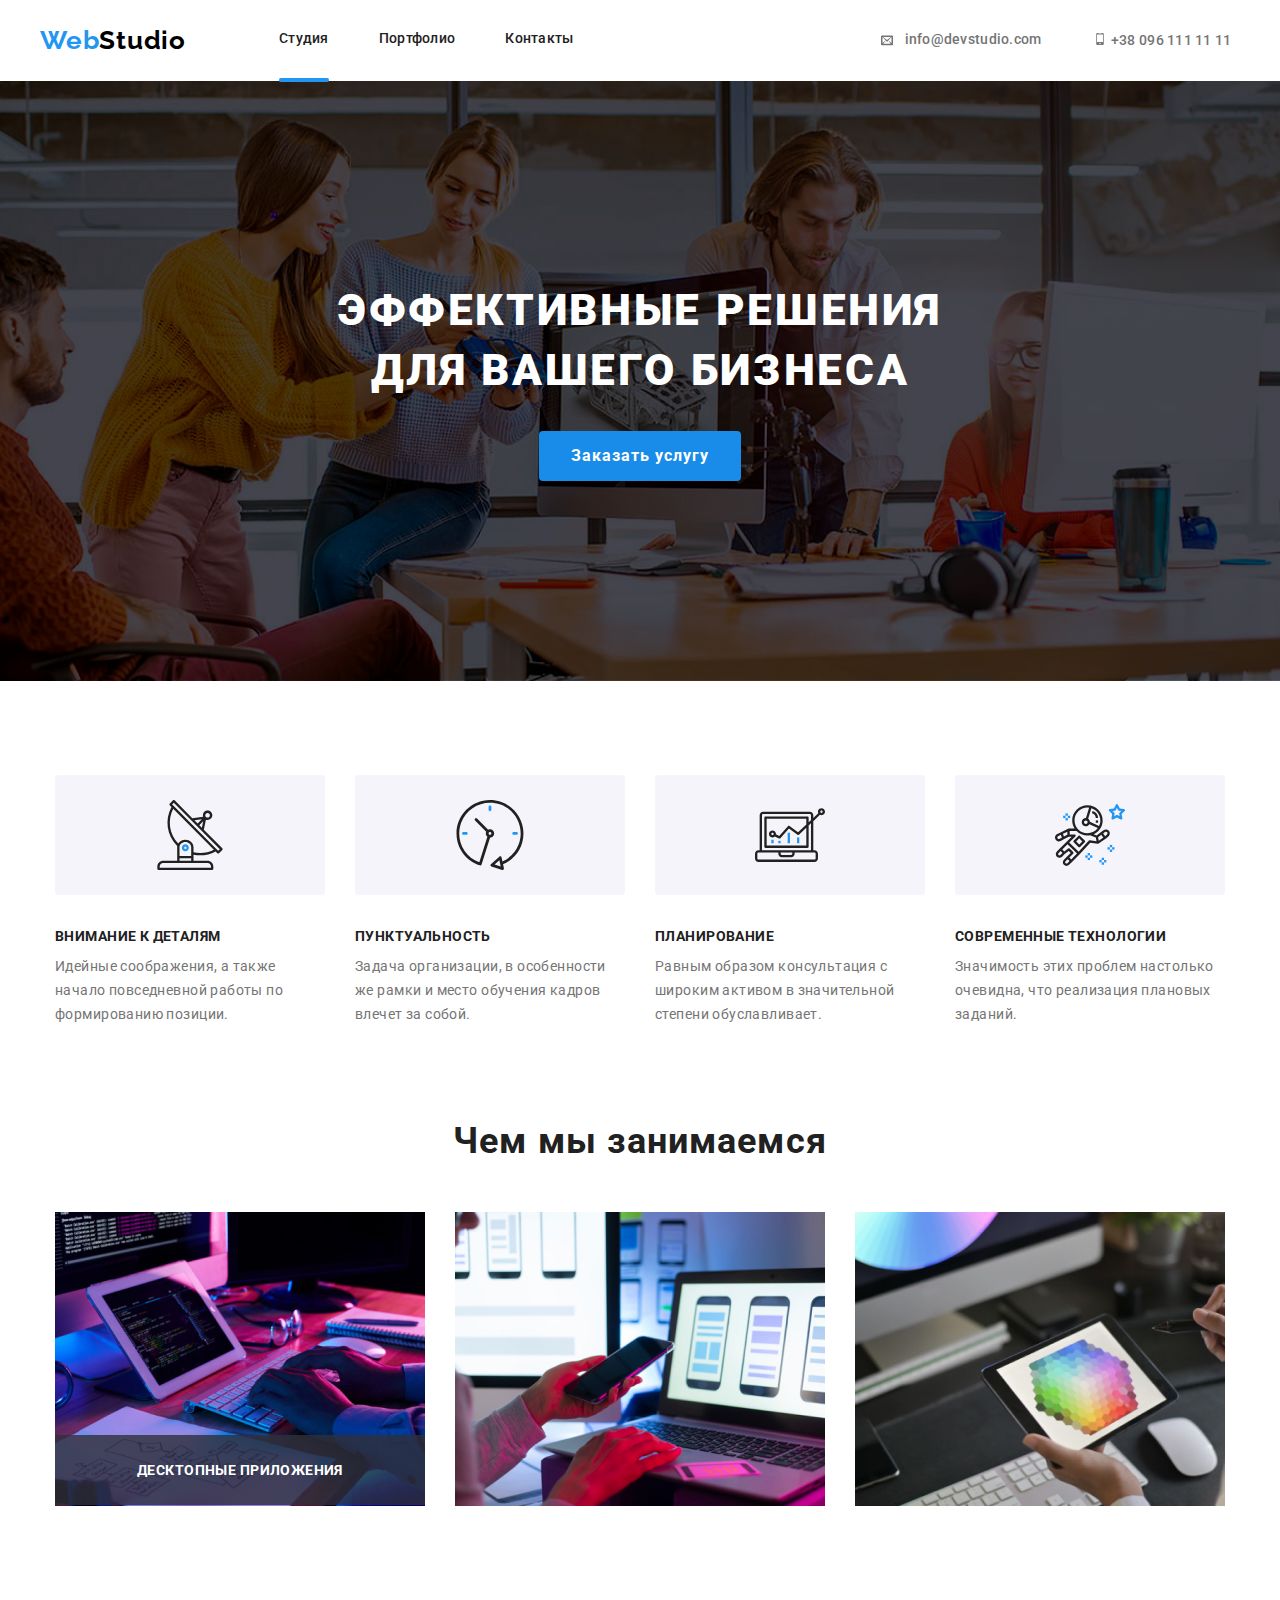
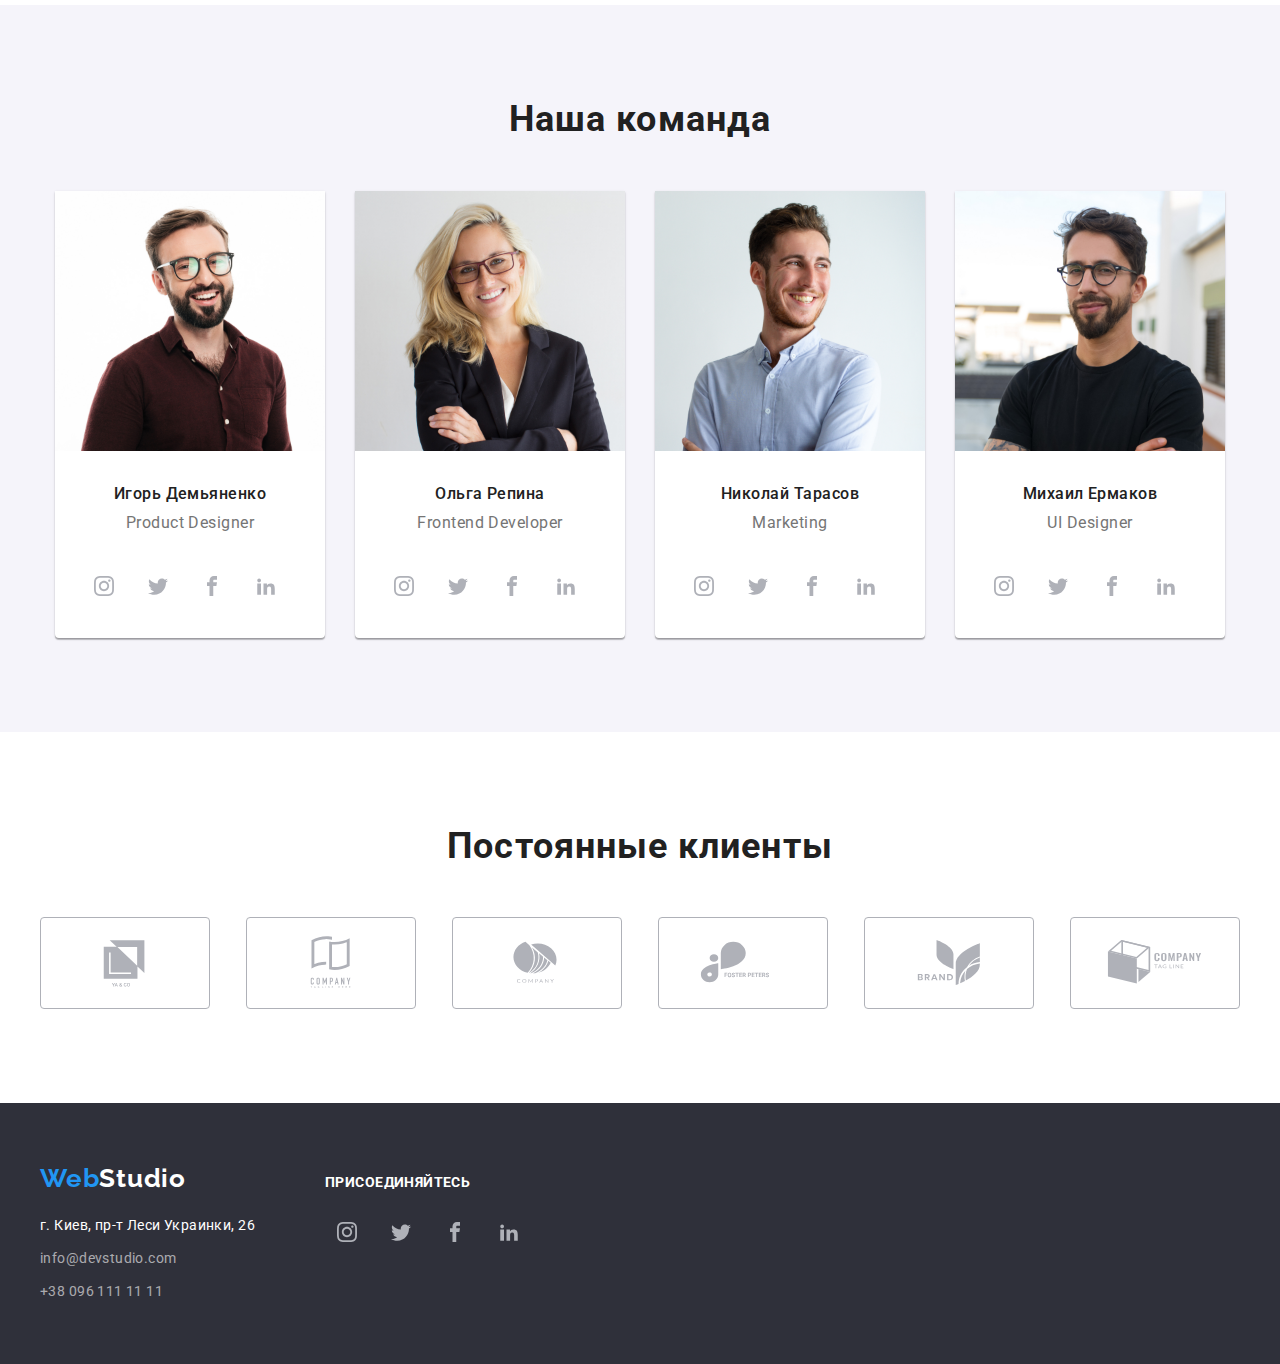
==== commit fdbf5187: "17.12.21" ====
--- a/index.html
+++ b/index.html
@@ -174,6 +174,9 @@
             <li class="img1">
               <img src=./img/img.jpg alt="работа за компютером" width="370" />
             </li>
+            <div class="descript">
+              <p class="descript-title">Десктопные приложения</p>
+            </div>
             <li class="img2">
               <img src=./img/img(1).jpg alt="работа за телефоном" width="370" />
             </li>
--- a/css/style.css
+++ b/css/style.css
@@ -325,12 +325,32 @@
 }
 .img1 {
   margin-right: 30px;
+  position: relative;
 }
 .img2 {
   margin-right: 30px;
 }
 .img3 {
   margin-right: 30px;
+}
+.descript {
+  position: absolute;
+  width: 370px;
+  height: 70px;
+  top: 1435px;
+  background: rgba(47, 48, 58, 0.8);
+}
+.descript-title {
+  margin: 27px;
+  color: #ffffff;
+  font-family: Roboto;
+  font-style: normal;
+  font-weight: bold;
+  font-size: 14px;
+  line-height: 16px;
+  text-align: center;
+  letter-spacing: 0.03em;
+  text-transform: uppercase;
 }
 
 /*our-team*/
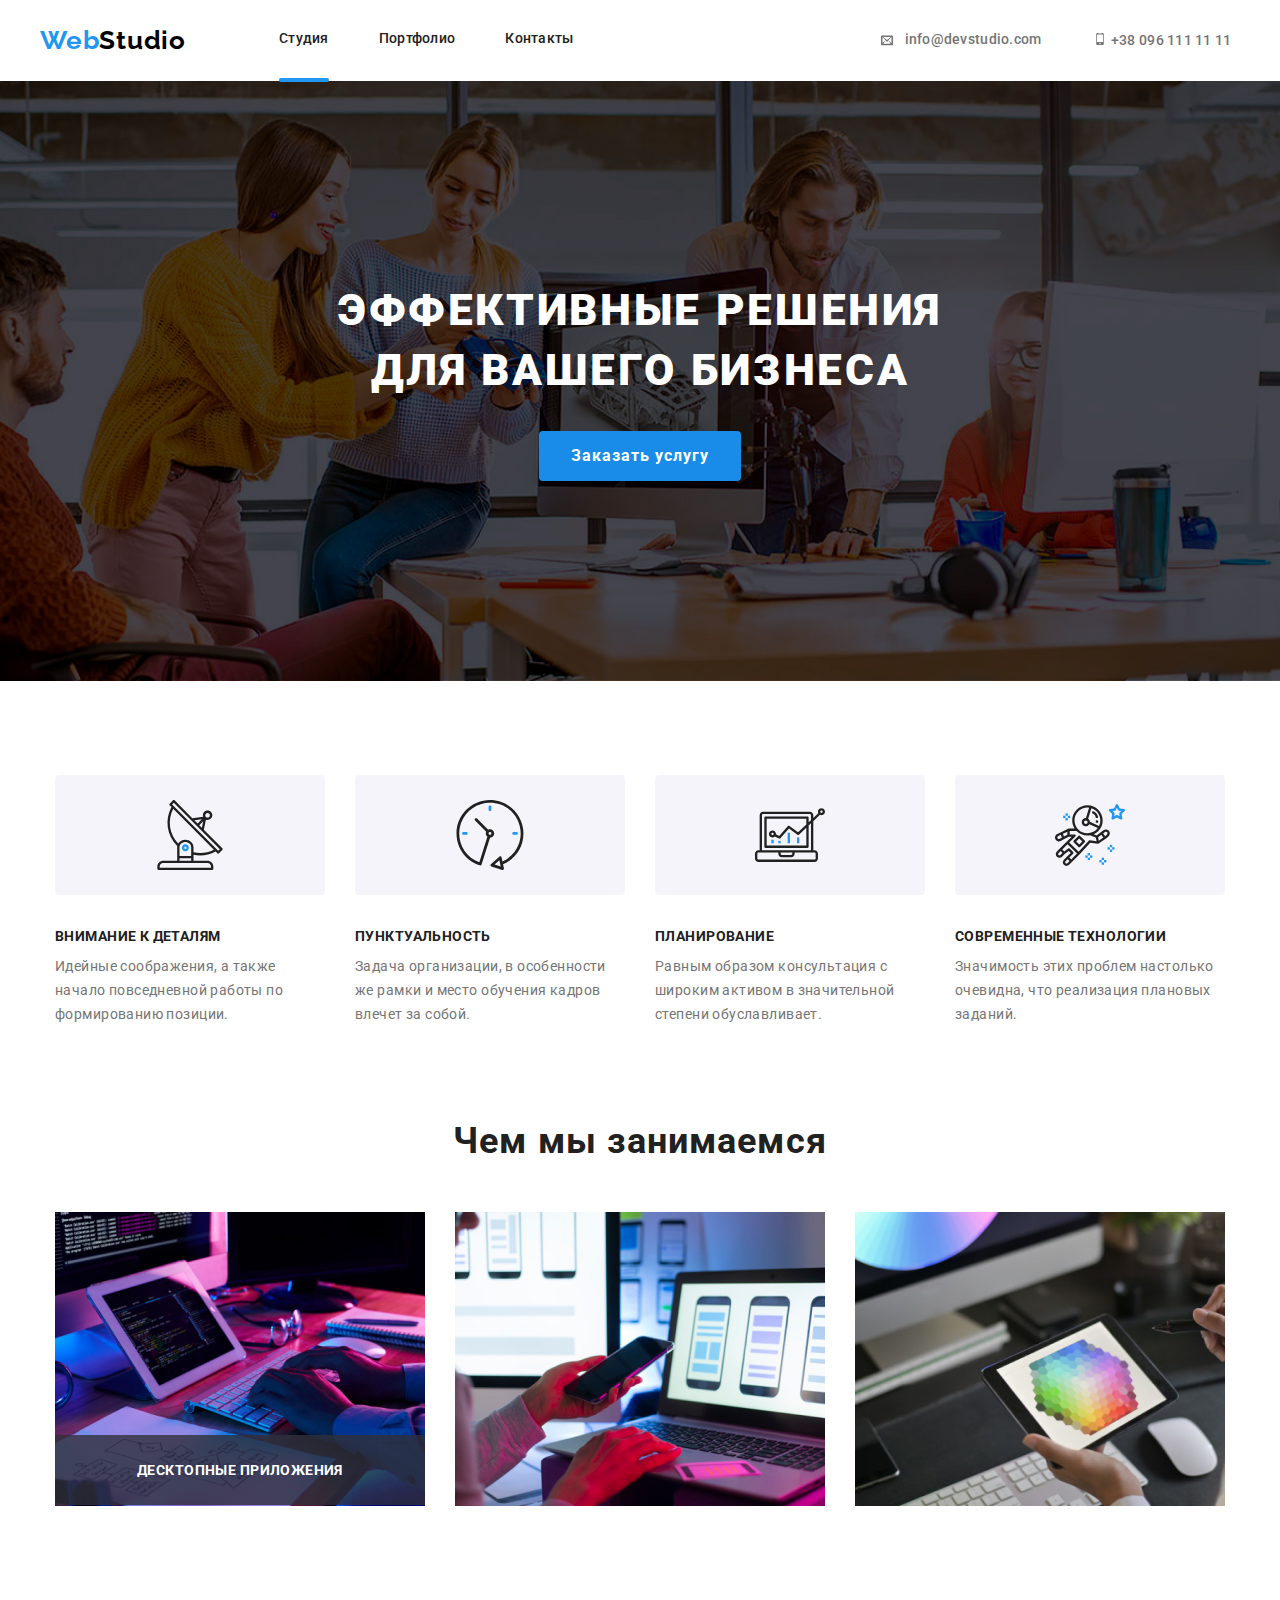
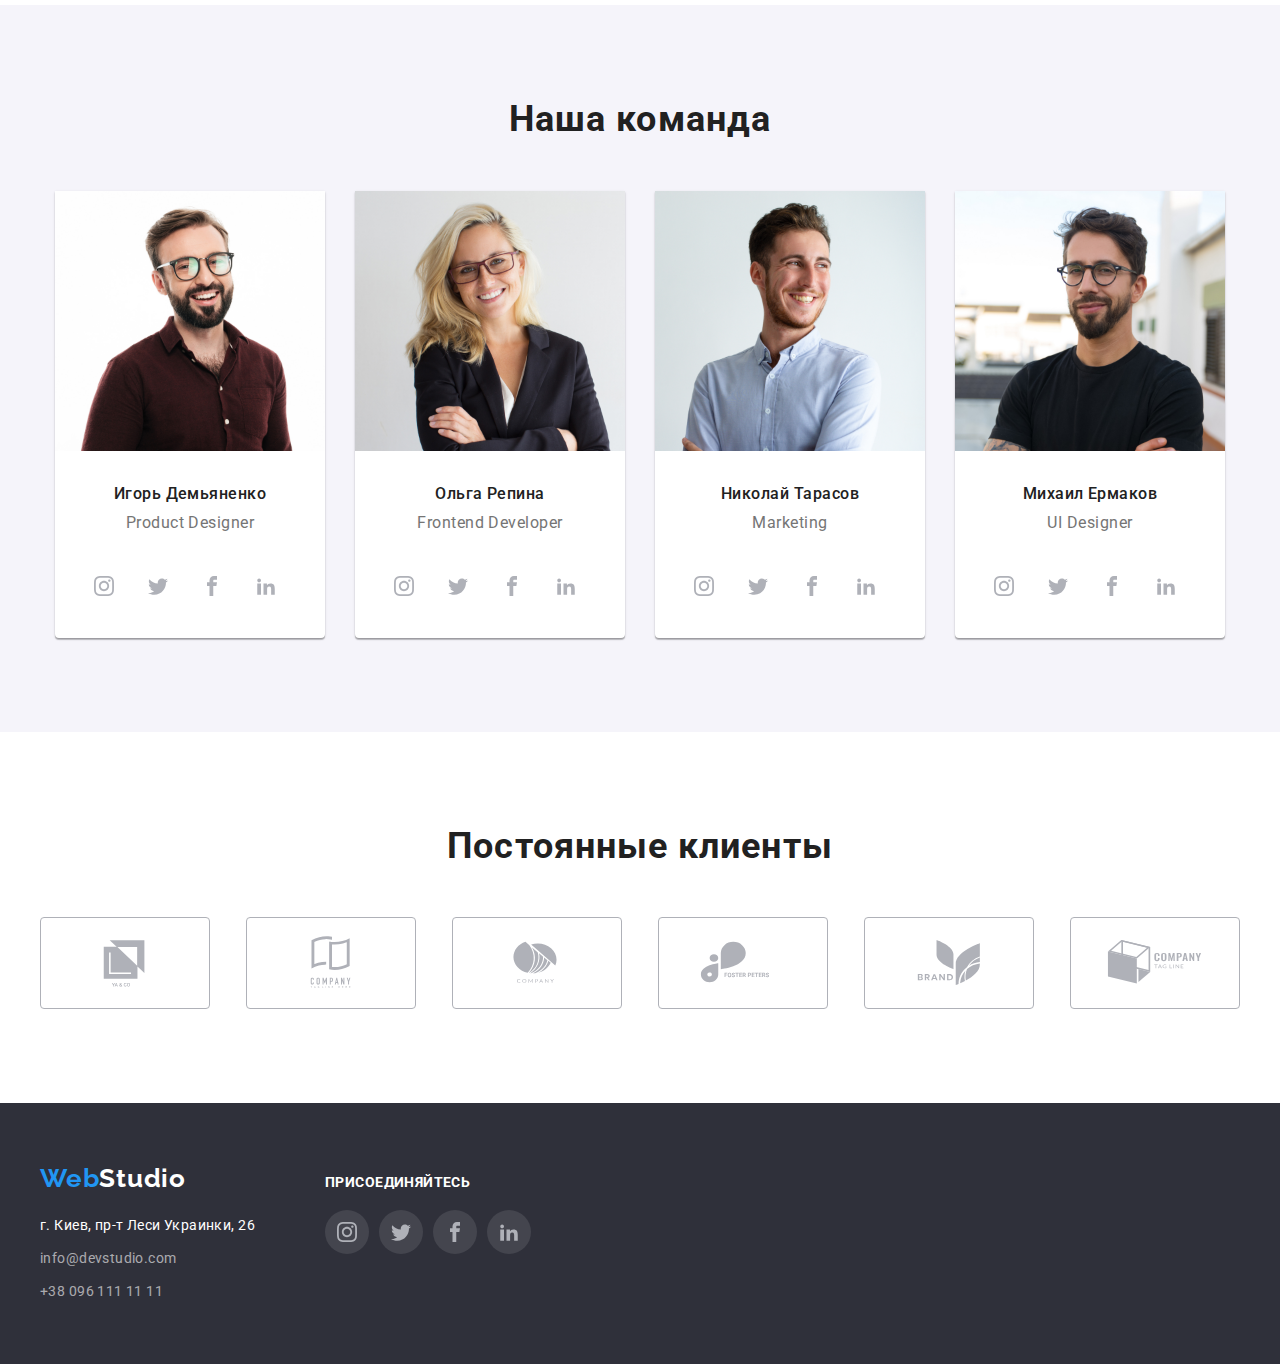
==== commit 5a005b6f: "17.12.21" ====
--- a/index.html
+++ b/index.html
@@ -76,11 +76,10 @@
         <div class="container-peculiarities">
           <ul class="section-peculiarities">
             <li class="feature1">
-              <svg class="antenna" width="270" height="120" viewBox="0 0 270 120" fill="none" xmlns="http://www.w3.org/2000/svg">
-               <rect width="270" height="120" rx="4" fill="#F5F4FA"/>
-               <path d="M167.316 73.3385L148.847 54.7337L150.897 44.6373C151.426 44.8438 151.988 44.9517 152.556 44.9558H152.57C155.178 44.9866 157.317 42.8974 157.348 40.2893C157.379 37.6812 155.289 35.542 152.681 35.5111C150.073 35.4803 147.934 37.5695 147.903 40.1776C147.897 40.7357 147.989 41.2905 148.176 41.8163L137.326 43.1405L119.628 25.35C119.41 25.1285 119.114 25.0025 118.804 25C118.498 25.0016 118.204 25.1235 117.987 25.3395L114.679 28.6295C114.223 29.0851 114.223 29.8236 114.679 30.2792L116.459 32.0852C109.562 44.7681 111.802 60.4741 121.97 70.7228C122.064 70.8121 122.172 70.8843 122.29 70.9363C122.216 71.3311 122.178 71.7317 122.176 72.1333V85.6667H108.176C104.956 85.6705 102.346 88.28 102.342 91.5V93.8333C102.342 94.4776 102.865 95 103.509 95H157.176C157.82 95 158.342 94.4776 158.342 93.8333V91.5C158.338 88.28 155.729 85.6705 152.509 85.6667H138.509V79.6688C140.702 80.1288 142.937 80.3633 145.178 80.3688C150.555 80.363 155.846 79.0225 160.578 76.4675L162.367 78.2677C162.584 78.4892 162.881 78.6152 163.191 78.6177C163.497 78.6161 163.79 78.4941 164.008 78.2782L167.316 74.9882C167.772 74.5326 167.772 73.7941 167.316 73.3385ZM150.925 38.6348C151.838 37.726 153.316 37.7301 154.224 38.6437C155.133 39.5574 155.129 41.0348 154.215 41.9435C153.778 42.3785 153.186 42.6226 152.569 42.6225H152.562C151.274 42.6158 150.235 41.5658 150.241 40.2771C150.244 39.6602 150.492 39.0699 150.929 38.6348H150.925ZM148.178 46.301L146.869 52.7445L144.298 50.158L148.178 46.301ZM146.853 44.3282L142.653 48.5037L139.404 45.237L146.853 44.3282ZM152.509 88C154.442 88 156.009 89.567 156.009 91.5V92.6667H104.676V91.5C104.676 89.567 106.243 88 108.176 88H152.509ZM136.176 83.3333V85.6667H124.509V83.3333H136.176ZM124.509 81V72.1333C124.509 69.303 127.126 67 130.342 67C133.559 67 136.176 69.303 136.176 72.1333V81H124.509ZM138.509 77.29V72.1333C138.509 68.0162 134.846 64.6667 130.342 64.6667C127.431 64.622 124.708 66.1041 123.165 68.5738C114.289 59.2249 112.29 45.2875 118.181 33.8207L158.872 74.7455C152.589 77.9419 145.386 78.8418 138.509 77.29ZM163.204 75.7943L161.56 74.1412L118.792 31.1157L117.141 29.4613L118.792 27.8163L136.15 45.272C136.158 45.272 136.163 45.2872 136.171 45.293L164.859 74.1493L163.204 75.7943Z" fill="#212121"/>
-               <path d="M130.353 69.3333H130.342C128.409 69.3304 126.84 70.895 126.837 72.8281C126.834 74.7611 128.399 76.3304 130.332 76.3333H130.342C132.275 76.3362 133.845 74.7716 133.848 72.8386C133.85 70.9055 132.286 69.3362 130.353 69.3333ZM131.169 73.6605C130.95 73.8789 130.652 74.0012 130.342 74C129.698 73.9966 129.178 73.4716 129.182 72.8273C129.183 72.5189 129.307 72.2237 129.526 72.0062C129.743 71.7902 130.036 71.6683 130.342 71.6667C130.987 71.67 131.506 72.195 131.503 72.8393C131.501 73.1477 131.378 73.4429 131.159 73.6605H131.169Z" fill="#2196F3"/>
-              </svg>
+               <svg class="antenna" width="270" height="120">
+                   <use href="./img/symbol-defs.svg#icon-Group-1"> 
+                   </use>
+               </svg>
               <h3 class="title-peculiarities">Внимание к деталям</h3>
               <p class="text-peculiarities-1">
                 Идейные соображения, а также начало повседневной работы по
@@ -88,20 +87,10 @@
               </p>
             </li>
             <li class="feature2">
-              <svg class="clock" width="270" height="120" viewBox="0 0 270 120" fill="none" xmlns="http://www.w3.org/2000/svg">
-              <rect width="270" height="120" rx="4" fill="#F5F4FA"/>
-              <g clip-path="url(#clip0_1_342)">
-              <path d="M168.461 58.4715C168.458 39.9819 153.466 24.9963 134.975 25C116.486 25.0037 101.5 39.9963 101.504 58.4859C101.507 73.0502 110.925 85.9413 124.8 90.3713C124.932 90.413 125.07 90.4343 125.208 90.4338C125.472 90.4333 125.73 90.3628 125.957 90.2287C126.253 90.0541 126.473 89.7764 126.577 89.449L135.032 62.6521C137.343 62.6404 139.207 60.7568 139.194 58.4459C139.183 56.1345 137.3 54.2706 134.988 54.2824C134.367 54.285 133.753 54.4282 133.194 54.7011L122.025 43.5302C121.471 42.9951 120.588 43.0106 120.053 43.5644C119.53 44.1054 119.53 44.962 120.053 45.503L131.216 56.6792C130.36 58.4277 130.849 60.5383 132.39 61.7303L124.334 87.2647C108.414 81.4002 100.262 63.7405 106.126 47.8203C111.991 31.9 129.65 23.7482 145.571 29.6127C161.491 35.4771 169.643 53.1374 163.778 69.0571C160.913 76.8351 155.026 83.1252 147.455 86.4989L146.584 82.3989C146.425 81.6454 145.684 81.1636 144.931 81.3233C144.693 81.3741 144.473 81.4857 144.291 81.6475L135.898 89.1409C135.322 89.653 135.271 90.5347 135.783 91.1105C135.95 91.2974 136.164 91.4362 136.403 91.5126L147.119 94.9327C147.852 95.1682 148.638 94.765 148.873 94.0312C148.948 93.7994 148.96 93.5527 148.91 93.3145L148.055 89.2915C160.445 84.0678 168.49 71.918 168.461 58.4715ZM134.983 57.0766C135.753 57.0766 136.378 57.7014 136.378 58.4715C136.378 59.2422 135.753 59.8665 134.983 59.8665C134.212 59.8665 133.588 59.2422 133.588 58.4715C133.588 57.7014 134.212 57.0766 134.983 57.0766ZM139.577 89.5916L144.355 85.3298L145.674 91.543L139.577 89.5916Z" fill="#212121"/>
-              <path d="M133.588 31.9673V34.7572C133.588 35.5278 134.212 36.1522 134.983 36.1522C135.753 36.1522 136.378 35.5278 136.378 34.7572V31.9673C136.378 31.1972 135.753 30.5723 134.983 30.5723C134.212 30.5723 133.588 31.1972 133.588 31.9673Z" fill="#2196F3"/>
-              <path d="M108.479 57.0765C107.708 57.0765 107.084 57.7014 107.084 58.4715C107.084 59.2421 107.708 59.8665 108.479 59.8665H111.269C112.039 59.8665 112.664 59.2421 112.664 58.4715C112.664 57.7014 112.039 57.0765 111.269 57.0765H108.479Z" fill="#2196F3"/>
-              <path d="M161.487 59.8665C162.257 59.8665 162.882 59.2421 162.882 58.4715C162.882 57.7014 162.257 57.0765 161.487 57.0765H158.697C157.927 57.0765 157.302 57.7014 157.302 58.4715C157.302 59.2421 157.927 59.8665 158.697 59.8665H161.487Z" fill="#2196F3"/>
-              </g>
-              <defs>
-              <clipPath id="clip0_1_342">
-              <rect width="70" height="70" fill="white" transform="translate(100 25)"/>
-              </clipPath>
-              </defs>
-              </svg>
+               <svg class="clock" width="270" height="120">
+                   <use href="./img/symbol-defs.svg#icon-Group-2"> 
+                   </use>
+               </svg>
               <h3 class="title-peculiarities">Пунктуальность</h3>
               <p class="text-peculiarities-2">
                 Задача организации, в особенности же рамки и место обучения
@@ -109,21 +98,10 @@
               </p>
             </li>
             <li class="feature3">
-              <svg class="diagram" width="270" height="120" viewBox="0 0 270 120" fill="none" xmlns="http://www.w3.org/2000/svg">
-              <rect width="270" height="120" rx="4" fill="#F5F4FA"/>
-              <g clip-path="url(#clip0_1_352)">
-              <path d="M132.65 57.7351H134.982V68.2296H132.65V57.7351Z" fill="#2196F3"/>
-              <path d="M141.978 62.3993H144.31V68.2296H141.978V62.3993Z" fill="#2196F3"/>
-              <path d="M123.321 65.8975H125.653V68.2296H123.321V65.8975Z" fill="#2196F3"/>
-              <path d="M116.325 64.7314H118.657V68.2295H116.325V64.7314Z" fill="#2196F3"/>
-              <path d="M103.498 86.8865H159.469C161.401 86.8865 162.967 85.3202 162.967 83.3883V78.7241C162.967 76.7923 161.401 75.2259 159.469 75.2259H158.303V46.1469L164.926 39.8725C166.463 40.6303 168.324 40.1702 169.33 38.7816C170.337 37.3935 170.196 35.4821 168.997 34.2568C167.798 33.0316 165.89 32.8488 164.48 33.8241C163.07 34.8 162.569 36.6499 163.293 38.2037L158.303 42.9345V40.2443C158.303 38.3124 156.736 36.7461 154.805 36.7461H108.162C106.231 36.7461 104.664 38.3124 104.664 40.2443V75.2259H103.498C101.566 75.2259 100 76.7923 100 78.7241V83.3883C100 85.3202 101.566 86.8865 103.498 86.8865ZM166.465 35.58C167.109 35.58 167.631 36.1021 167.631 36.7461C167.631 37.39 167.109 37.9121 166.465 37.9121C165.821 37.9121 165.299 37.39 165.299 36.7461C165.299 36.1021 165.821 35.58 166.465 35.58ZM106.996 40.2443C106.996 39.6003 107.518 39.0782 108.162 39.0782H154.805C155.449 39.0782 155.971 39.6003 155.971 40.2443V45.1414L153.639 47.3573V42.5764C153.639 41.9324 153.116 41.4103 152.473 41.4103H110.495C109.851 41.4103 109.328 41.9324 109.328 42.5764V71.7278C109.328 72.3717 109.851 72.8938 110.495 72.8938H152.473C153.116 72.8938 153.639 72.3717 153.639 71.7278V50.5651L155.971 48.3554V75.2259H106.996V40.2443ZM117.491 55.403C115.913 55.3984 114.528 56.4495 114.108 57.9703C113.689 59.491 114.338 61.104 115.695 61.9091C117.051 62.7142 118.779 62.5121 119.913 61.4149L123.966 63.4487C124.437 63.6844 125.008 63.5739 125.358 63.1805L133.974 53.4871L142.444 59.8338C142.899 60.1743 143.533 60.1378 143.945 59.7478L151.306 52.7748V70.5617H111.661V43.7424H151.306V49.5619L143.056 57.3747L134.515 50.9716C134.03 50.6084 133.348 50.6767 132.944 51.1294L124.21 60.9571L120.945 59.3242C120.969 59.1841 120.983 59.0429 120.989 58.9012C120.989 56.9693 119.423 55.403 117.491 55.403ZM118.657 58.9012C118.657 59.5451 118.135 60.0672 117.491 60.0672C116.847 60.0672 116.325 59.5451 116.325 58.9012C116.325 58.2572 116.847 57.7351 117.491 57.7351C118.135 57.7351 118.657 58.2572 118.657 58.9012ZM125.653 77.5581H137.314V78.7241C137.314 79.3681 136.792 79.8902 136.148 79.8902H126.819C126.175 79.8902 125.653 79.3681 125.653 78.7241V77.5581ZM102.332 78.7241C102.332 78.0802 102.854 77.5581 103.498 77.5581H123.321V78.7241C123.321 80.656 124.887 82.2223 126.819 82.2223H136.148C138.08 82.2223 139.646 80.656 139.646 78.7241V77.5581H159.469C160.113 77.5581 160.635 78.0802 160.635 78.7241V83.3883C160.635 84.0323 160.113 84.5544 159.469 84.5544H103.498C102.854 84.5544 102.332 84.0323 102.332 83.3883V78.7241Z" fill="#212121"/>
-              </g>
-              <defs>
-              <clipPath id="clip0_1_352">
-              <rect width="70" height="70" fill="white" transform="translate(100 25)"/>
-              </clipPath>
-              </defs>
-              </svg>
+               <svg class="diagram" width="270" height="120">
+                   <use href="./img/symbol-defs.svg#icon-Group-3"> 
+                   </use>
+               </svg>
               <h3 class="title-peculiarities">Планирование</h3>
               <p class="text-peculiarities-3">
                 Равным образом консультация с широким активом в значительной
@@ -131,30 +109,10 @@
               </p>
             </li>
             <li class="feature4">
-              <svg class="astronaut" width="270" height="120"     viewBox="0 0 270 120" fill="none" xmlns="http://www.w3.org/2000/svg">
-              <rect width="270" height="120" rx="4" fill="#F5F4FA"/>
-              <path d="M169.943 34.8964C169.806 34.4751 169.442 34.1672 169.002 34.103L164.823 33.4951L162.953 29.7081C162.561 28.91 161.253 28.91 160.861 29.7081L158.991 33.4951L154.811 34.1031C154.372 34.1672 154.008 34.4742 153.869 34.8965C153.732 35.3188 153.845 35.7831 154.164 36.0924L157.189 39.0407L156.475 43.2034C156.401 43.6409 156.58 44.0831 156.938 44.3445C157.301 44.6082 157.775 44.6407 158.168 44.4331L161.906 42.4672L165.644 44.4331C165.815 44.5229 166.002 44.5672 166.188 44.5672C166.429 44.5672 166.671 44.4925 166.874 44.3443C167.233 44.0831 167.413 43.6408 167.337 43.2033L166.623 39.0405L169.648 36.0923C169.965 35.7819 170.08 35.3187 169.943 34.8964ZM164.556 37.7991C164.282 38.0662 164.155 38.4536 164.221 38.8316L164.638 41.2688L162.45 40.1184C162.28 40.0286 162.093 39.9843 161.906 39.9843C161.72 39.9843 161.534 40.0286 161.362 40.1184L159.174 41.2688L159.591 38.8316C159.657 38.4536 159.531 38.0675 159.256 37.7991L157.484 36.0724L159.932 35.7166C160.312 35.6617 160.64 35.4226 160.811 35.0783L161.905 32.8617L162.999 35.0783C163.17 35.4225 163.497 35.6617 163.878 35.7166L166.325 36.0724L164.556 37.7991Z" fill="#2196F3"/>
-              <path d="M157.167 69.8923H154.834V72.2257H157.167V69.8923Z" fill="#2196F3"/>
-              <path d="M157.167 74.5591H154.834V76.8925H157.167V74.5591Z" fill="#2196F3"/>
-              <path d="M159.5 72.2257H157.167V74.5591H159.5V72.2257Z" fill="#2196F3"/>
-              <path d="M154.834 72.2257H152.5V74.5591H154.834V72.2257Z" fill="#2196F3"/>
-              <path d="M149 82.7259H146.667V85.0593H149V82.7259Z" fill="#2196F3"/>
-              <path d="M149 87.3926H146.667V89.726H149V87.3926Z" fill="#2196F3"/>
-              <path d="M151.334 85.0593H149V87.3927H151.334V85.0593Z" fill="#2196F3"/>
-              <path d="M146.667 85.0593H144.333V87.3927H146.667V85.0593Z" fill="#2196F3"/>
-              <path d="M135 78.0592H132.667V80.3926H135V78.0592Z" fill="#2196F3"/>
-              <path d="M135 82.7259H132.667V85.0593H135V82.7259Z" fill="#2196F3"/>
-              <path d="M137.333 80.3925H135V82.7259H137.333V80.3925Z" fill="#2196F3"/>
-              <path d="M132.667 80.3925H130.333V82.7259H132.667V80.3925Z" fill="#2196F3"/>
-              <path d="M112.833 38.3918H110.5V40.7252H112.833V38.3918Z" fill="#2196F3"/>
-              <path d="M112.833 43.0587H110.5V45.3921H112.833V43.0587Z" fill="#2196F3"/>
-              <path d="M115.166 40.7252H112.833V43.0586H115.166V40.7252Z" fill="#2196F3"/>
-              <path d="M110.5 40.7252H108.166V43.0586H110.5V40.7252Z" fill="#2196F3"/>
-              <path d="M154.064 55.9738C153.435 55.1256 152.512 54.5797 151.464 54.4326C150.412 54.2833 149.373 54.5597 148.533 55.2026L145.795 57.3014L145.794 57.3026L141.643 60.4025L138.672 59.2194C143.969 56.8429 147.671 51.545 147.671 45.3942C147.671 37.0314 140.84 30.2274 132.444 30.2274C124.047 30.2274 117.216 37.0314 117.216 45.3942C117.216 48.4253 118.123 51.2439 119.666 53.6158L113.62 53.5633C113.617 53.5633 113.613 53.5633 113.61 53.5633C113.591 53.5633 113.576 53.5726 113.559 53.5738C113.443 53.5785 113.33 53.6018 113.219 53.6415C113.191 53.652 113.162 53.6579 113.135 53.6706C113.121 53.6765 113.107 53.6776 113.093 53.6846L106.021 57.1764C106.02 57.1764 106.018 57.1764 106.018 57.1775L101.877 59.1693C101.831 59.1891 101.784 59.2159 101.739 59.2462C100.088 60.3452 99.5257 62.5036 100.43 64.2676C100.912 65.2056 101.732 65.8963 102.74 66.2124C103.129 66.3337 103.525 66.3933 103.92 66.3933C104.553 66.3933 105.181 66.2381 105.756 65.9313L108.792 64.3167L113.744 61.7593L116.712 61.7418L104.808 73.5884C104.807 73.5896 104.806 73.5896 104.805 73.5907L101.876 76.5074C101.185 77.1958 100.804 78.1092 100.804 79.0835C100.804 80.0565 101.185 80.9723 101.876 81.6619C102.587 82.3689 103.522 82.7235 104.456 82.7235C105.392 82.7235 106.325 82.3689 107.038 81.6619L109.913 78.7988L113.721 75.9556L115.691 77.9179L111.838 81.7551C111.836 81.7564 111.835 81.7564 111.834 81.7575L108.906 84.6741C108.214 85.3625 107.833 86.2759 107.833 87.2502C107.833 88.2233 108.214 89.139 108.906 89.8286C109.616 90.5356 110.552 90.8903 111.486 90.8903C112.421 90.8903 113.357 90.5356 114.068 89.8286L116.998 86.912L121.684 82.2453C121.685 82.244 121.685 82.2429 121.687 82.2417L123.895 80.0542L123.887 80.046C123.901 80.032 123.921 80.0272 123.935 80.0122L135.235 67.6349L142.828 68.7152C142.883 68.7234 142.938 68.7269 142.993 68.7269C143.134 68.7269 143.27 68.6931 143.402 68.6429C143.441 68.629 143.474 68.6102 143.511 68.5916C143.553 68.5706 143.597 68.559 143.637 68.5322L150.666 63.8655C150.692 63.848 150.706 63.8199 150.73 63.8013C150.758 63.7792 150.793 63.7699 150.819 63.7453L153.6 61.1401C155.047 59.7841 155.247 57.5628 154.064 55.9738ZM104.66 63.8722C104.281 64.0752 103.851 64.1159 103.439 63.9854C103.03 63.8582 102.699 63.5793 102.505 63.2025C102.153 62.5164 102.357 61.6811 102.974 61.2296L105.848 59.8471L106.54 61.8689L106.83 62.7182L104.66 63.8722ZM112.31 59.874L108.923 61.6241L108.365 59.9907L107.963 58.8169L112.397 56.6282L112.31 59.874ZM145.34 45.3919C145.34 47.4009 144.861 49.2957 144.03 50.9907L134.883 46.8362C134.788 45.5821 134.137 44.4842 133.159 43.8005L136.361 33.1685C141.563 34.823 145.34 39.6752 145.34 45.3919ZM119.552 45.3919C119.552 38.3159 125.336 32.5583 132.446 32.5583C132.999 32.5583 133.54 32.6049 134.076 32.6726L130.943 43.0713C130.901 43.0701 130.862 43.0585 130.819 43.0585C128.56 43.0585 126.722 44.8901 126.722 47.1419C126.722 49.3936 128.56 51.2254 130.819 51.2254C132.338 51.2254 133.65 50.3866 134.358 49.1591L142.807 52.9975C140.456 56.1615 136.694 58.2255 132.446 58.2255C125.336 58.2255 119.552 52.4679 119.552 45.3919ZM132.581 47.1419C132.581 48.1068 131.79 48.8919 130.819 48.8919C129.847 48.8919 129.056 48.1068 129.056 47.1419C129.056 46.1771 129.847 45.3919 130.819 45.3919C131.79 45.3919 132.581 46.1771 132.581 47.1419ZM105.392 80.0074C104.875 80.5196 104.038 80.5185 103.523 80.0087C103.274 79.7601 103.138 79.4324 103.138 79.0835C103.138 78.7358 103.274 78.4079 103.523 78.1618L105.627 76.0652L107.489 77.9191L105.392 80.0074ZM112.422 88.1743C111.905 88.6865 111.068 88.6877 110.552 88.1755C110.303 87.927 110.167 87.5993 110.167 87.2503C110.167 86.9027 110.303 86.5748 110.552 86.3287L112.658 84.231L113.539 85.1073L114.521 86.0849L112.422 88.1743ZM120.038 80.5862C120.037 80.5873 120.036 80.5873 120.035 80.5885L116.174 84.4385L115.293 83.5623L114.311 82.5846L118.168 78.7451C118.168 78.7451 118.168 78.7451 118.168 78.744C118.169 78.7428 118.17 78.7428 118.172 78.7417C118.259 78.6542 118.314 78.5492 118.368 78.4454C118.383 78.415 118.412 78.3893 118.425 78.3579C118.461 78.2681 118.467 78.1713 118.481 78.0767C118.488 78.0229 118.511 77.9729 118.511 77.9179C118.511 77.8397 118.483 77.764 118.467 77.6869C118.453 77.6169 118.453 77.5456 118.426 77.4781C118.382 77.3684 118.306 77.2716 118.227 77.177C118.204 77.1513 118.196 77.1186 118.172 77.0942C118.172 77.0942 118.172 77.0942 118.17 77.0942C118.169 77.0931 118.169 77.0906 118.168 77.0895L114.653 73.5895C114.616 73.5521 114.568 73.537 114.526 73.5055C114.464 73.4577 114.405 73.4134 114.336 73.3795C114.269 73.3468 114.201 73.327 114.131 73.3082C114.057 73.2872 113.984 73.2709 113.906 73.265C113.835 73.2604 113.769 73.2674 113.698 73.2756C113.619 73.2849 113.546 73.2954 113.47 73.3199C113.396 73.3432 113.331 73.3793 113.264 73.4179C113.22 73.4424 113.171 73.4506 113.131 73.4809L109.251 76.3767L107.281 74.4143L112.529 69.1946L122.067 78.576L120.038 80.5862ZM134.954 65.2372C134.921 65.2325 134.889 65.2454 134.855 65.2431C134.77 65.2384 134.689 65.2443 134.603 65.2582C134.537 65.2699 134.474 65.2827 134.411 65.3049C134.336 65.3306 134.269 65.3656 134.2 65.4075C134.134 65.4472 134.075 65.4892 134.018 65.5417C133.99 65.5661 133.956 65.5779 133.93 65.6058L123.653 76.862L114.185 67.5506L120.382 61.3859C120.839 60.9309 120.841 60.1923 120.386 59.735C120.156 59.5052 119.854 59.392 119.552 59.3932V59.3921L114.698 59.4212L114.759 55.9049L121.549 55.9633C124.317 58.7937 128.176 60.5589 132.446 60.5589C133.403 60.5589 134.336 60.4598 135.245 60.2905C135.332 60.3605 135.419 60.4317 135.528 60.476L140.8 62.5761L141.133 64.235L141.523 66.1717L134.954 65.2372ZM143.794 65.6269L143.11 62.2189L146.274 59.8564L147.102 60.9554L148.345 62.605L143.794 65.6269ZM152.005 59.4341L150.173 61.1514L148.136 58.4471L149.954 57.0529C150.294 56.7917 150.722 56.6854 151.142 56.7403C151.564 56.7997 151.938 57.0203 152.192 57.3621C152.666 58.0003 152.585 58.8905 152.005 59.4341Z" fill="#212121"/>
-              <path d="M129.755 65.5651L125.067 60.8984C124.613 60.4446 123.876 60.4446 123.421 60.8984L118.734 65.5651C118.515 65.7856 118.391 66.0819 118.391 66.3922C118.391 66.7026 118.513 67.0001 118.734 67.2194L123.421 71.8861C123.648 72.1124 123.947 72.2256 124.244 72.2256C124.542 72.2256 124.84 72.1124 125.067 71.8861L129.755 67.2194C129.974 67.0001 130.099 66.7026 130.099 66.3922C130.099 66.0819 129.975 65.7844 129.755 65.5651ZM124.244 69.4128L121.211 66.3922L124.244 63.3717L127.279 66.3922L124.244 69.4128Z" fill="#212121"/>
-              <path d="M137.547 36.0923L136.983 38.358C137.138 38.3966 140.784 39.3462 140.784 43.0586H143.118C143.118 38.6461 139.474 36.5718 137.547 36.0923Z" fill="#212121"/>
-              <path d="M143.118 45.3919H140.784V47.7253H143.118V45.3919Z" fill="#212121"/>
-              </svg>
+               <svg class="astronaut" width="270" height="120">
+                   <use href="./img/symbol-defs.svg#icon-Group-4"> 
+                   </use>
+               </svg>
               <h3 class="title-peculiarities">Современные технологии</h3>
               <p class="text-peculiarities-4">
                 Значимость этих проблем настолько очевидна, что реализация
--- a/css/style.css
+++ b/css/style.css
@@ -445,6 +445,7 @@
   width: 44px;
   height: 44px;
   border-radius: 50%;
+  background: rgba(255, 255, 255, 0.1);
 }
 .link-icon {
   display: flex;
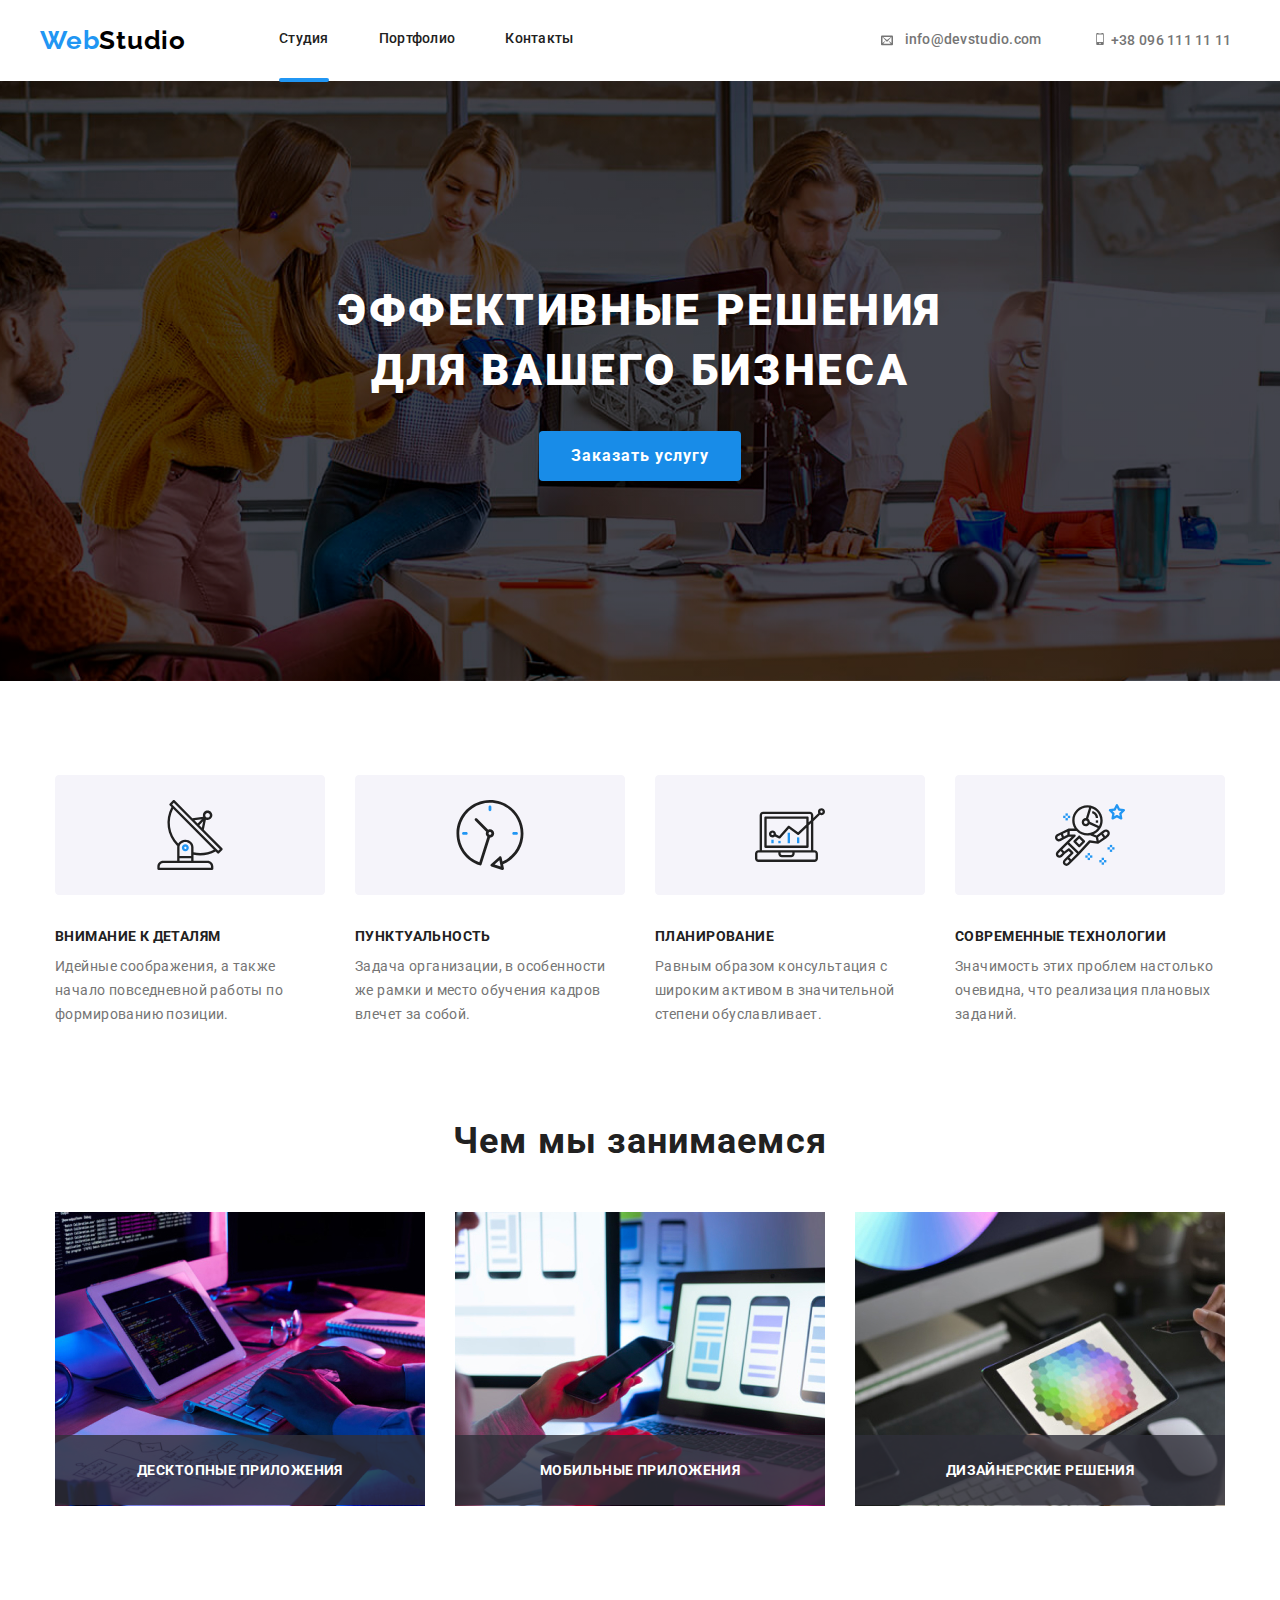
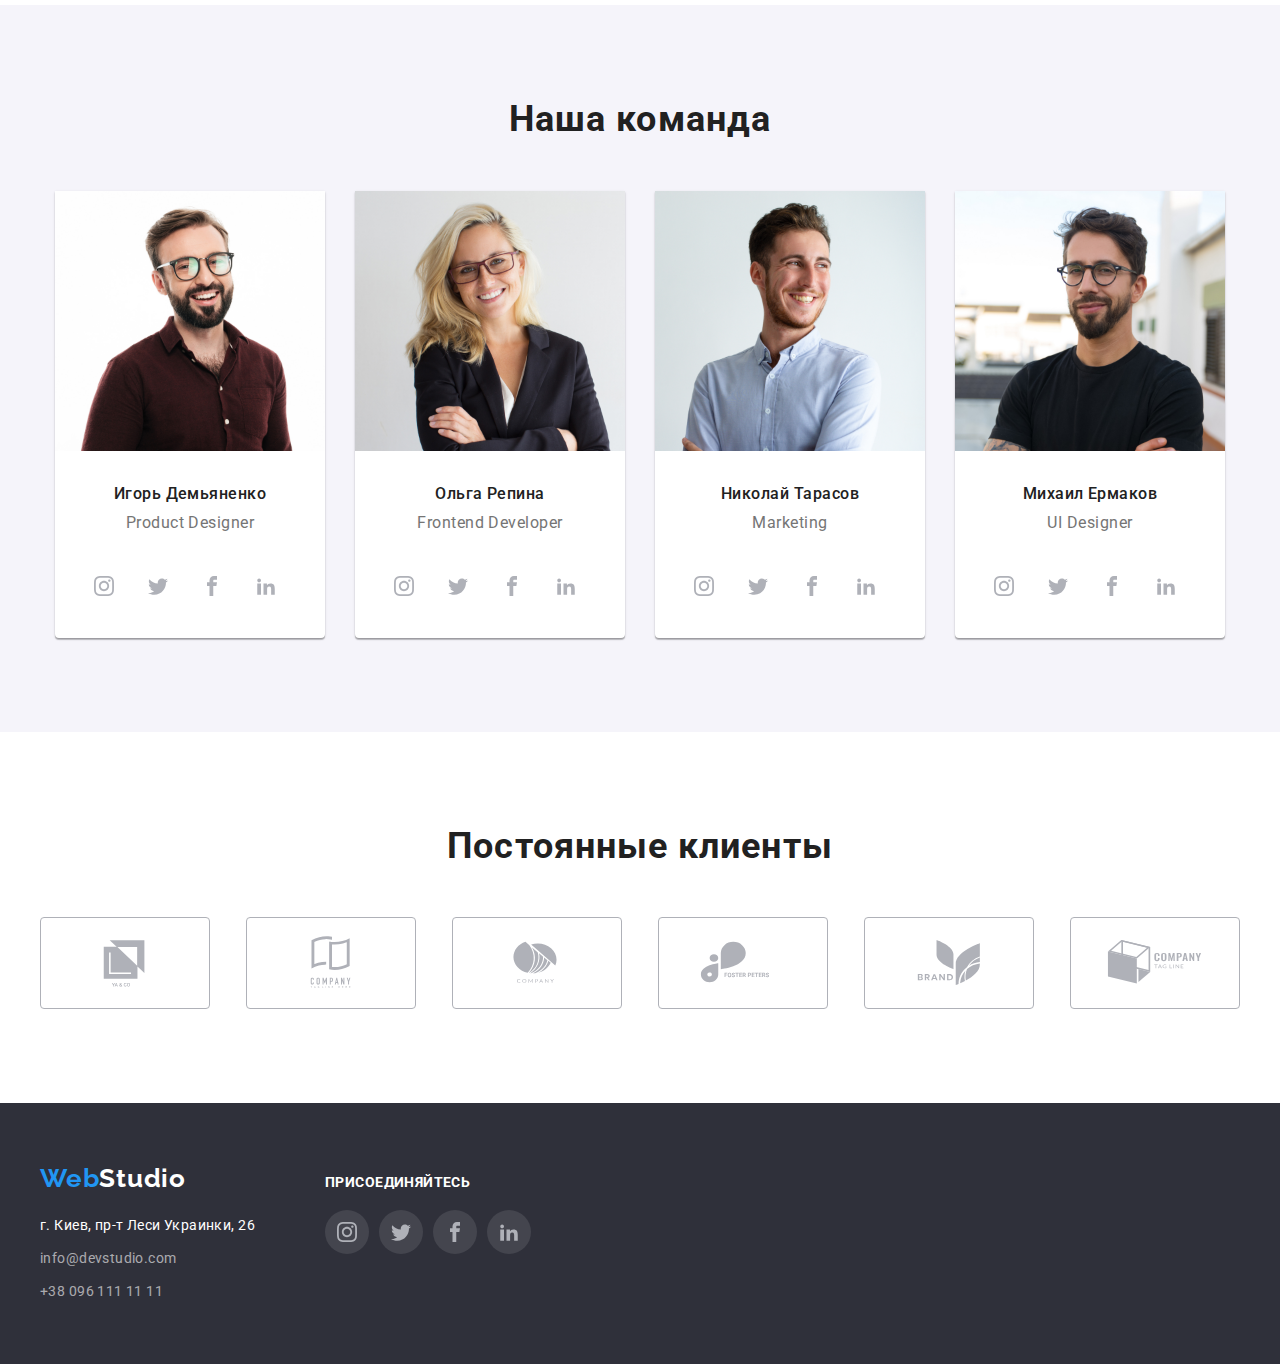
==== commit 373f3cba: "17.12.21" ====
--- a/index.html
+++ b/index.html
@@ -137,10 +137,18 @@
             </div>
             <li class="img2">
               <img src=./img/img(1).jpg alt="работа за телефоном" width="370" />
-            </li>
+              <div class="descript">
+              <p class="descript-title">Мобильные приложения</p>
+            </div>
+            </li>
+            
             <li class="img3">
               <img src=./img/img(2).jpg alt="работа за планшетом" width="370"/>
-            </li>
+            <div class="descript">
+              <p class="descript-title">Дизайнерские решения</p>
+            </div>
+            </li>
+             
           </ul>
         </div>
       </section>
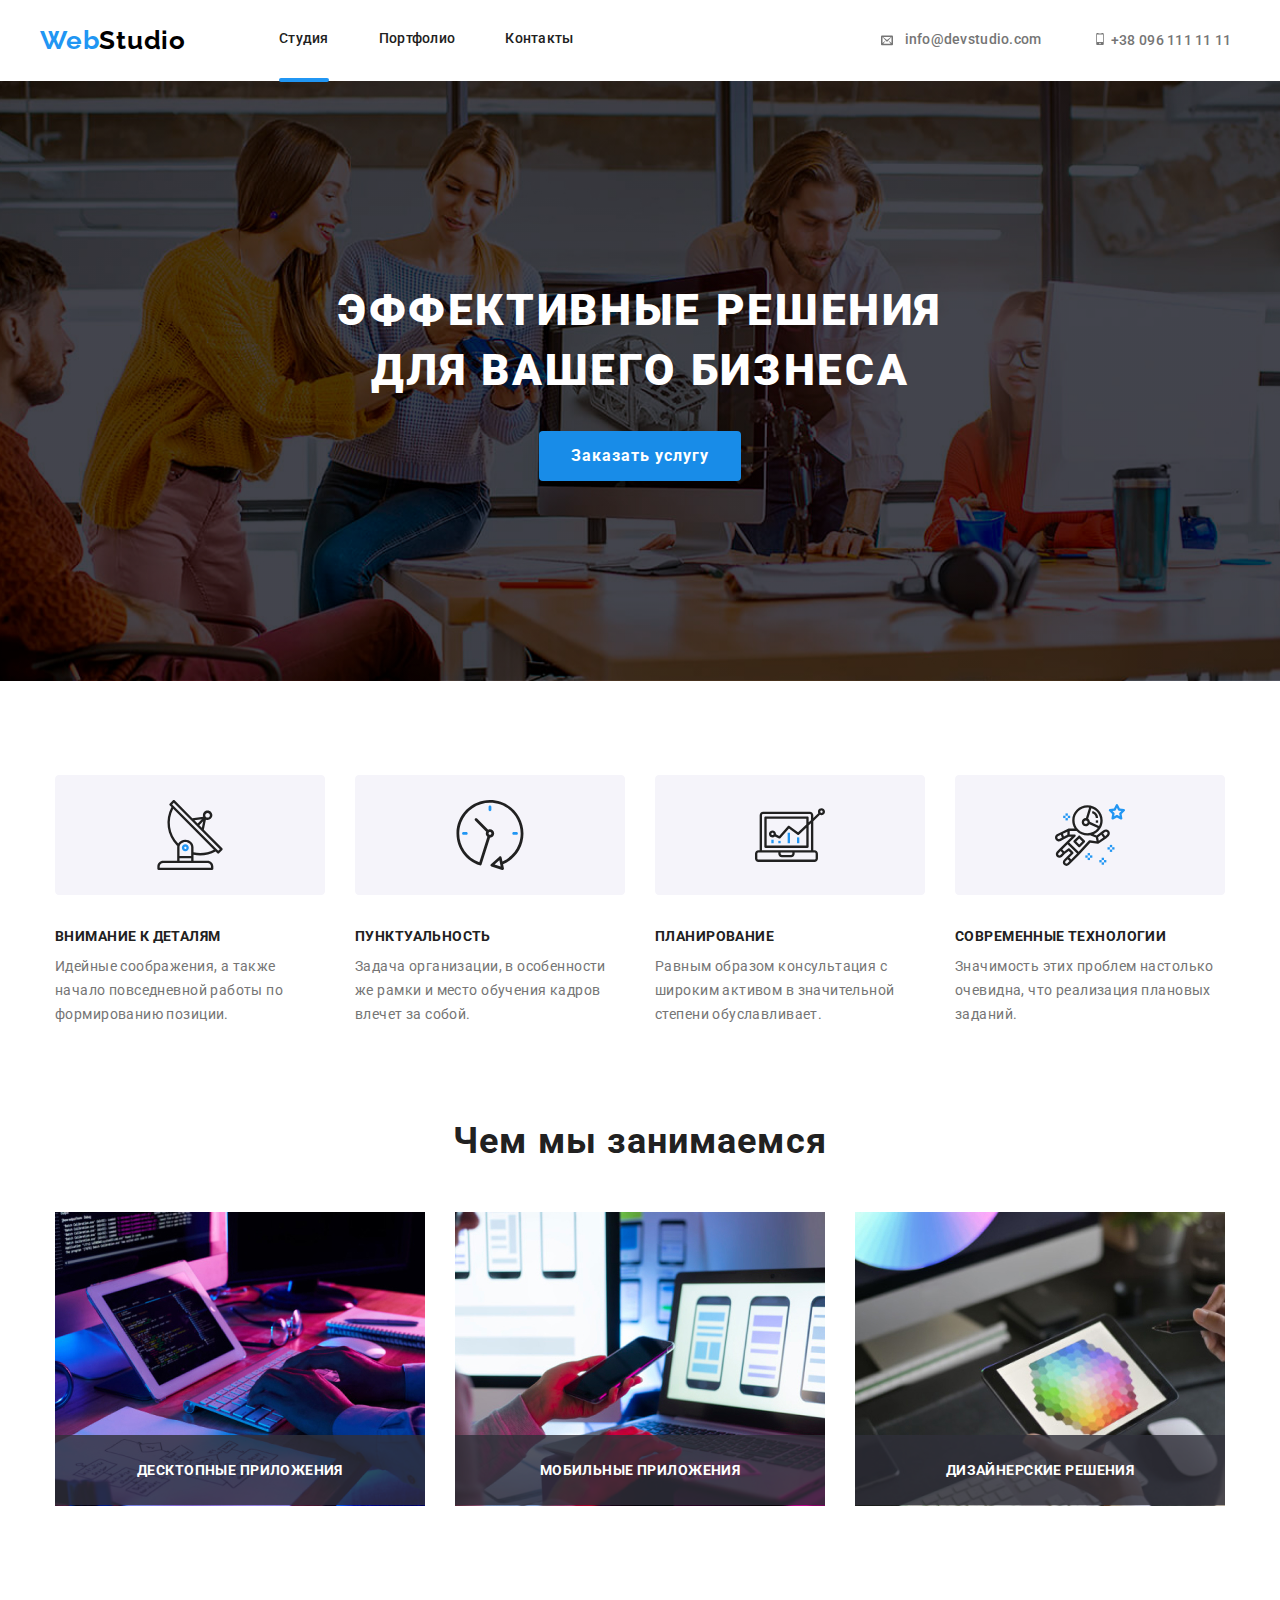
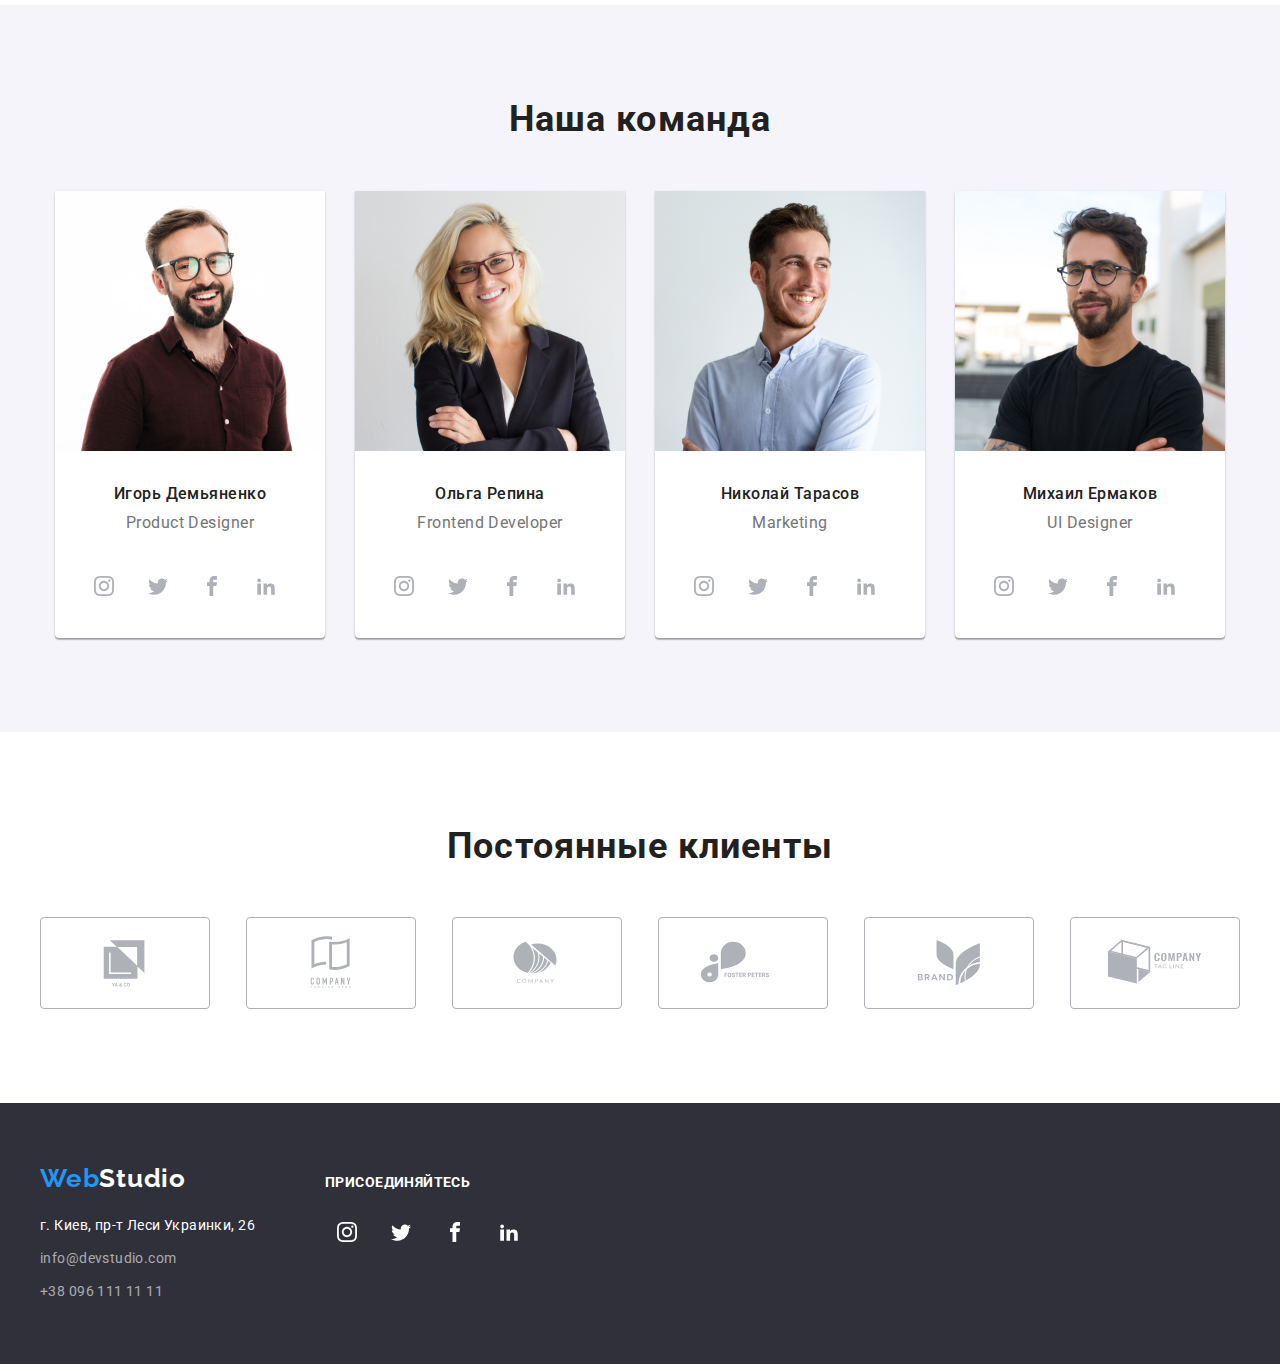
==== commit f3e0f704: "19.12.21" ====
--- a/index.html
+++ b/index.html
@@ -168,28 +168,28 @@
                <ul class="social-links">
                  <li class="social-link">
                  <a class="link-icon" href="#">
-                   <svg class="social-icon" width="20px" height="20px">
+                   <svg class="team-social-icon" width="20px" height="20px">
                   <use href='./img/symbol-defs.svg#icon-instagram'></use>
                   </svg>
                  </a>  
                  </li>
                  <li class="social-link">
                   <a class="link-icon" href="#">
-                   <svg class="social-icon" width="20px" height="20px">
+                   <svg class="team-social-icon" width="20px" height="20px">
                    <use href='./img/symbol-defs.svg#icon-twitter'></use>
                    </svg>
                  </a> 
                  </li>
                  <li class="social-link">
                    <a class="link-icon" href="#">
-                   <svg class="social-icon" width="20px" height="20px">
+                   <svg class="team-social-icon" width="20px" height="20px">
                    <use href='./img/symbol-defs.svg#icon-facebook'></use>
                    </svg>
                    </a>
                  </li>
                  <li class="social-link">
                     <a class="link-icon" href="#">
-                    <svg class="social-icon" width="20px" height="20px">
+                    <svg class="team-social-icon" width="20px" height="20px">
                     <use href='./img/symbol-defs.svg#icon-linkedin2'></use>
                     </svg>
                     </a>
@@ -205,28 +205,28 @@
                <ul class="social-links">
                  <li class="social-link">
                   <a class="link-icon" href="#">
-                   <svg class="social-icon" width="20px" height="20px">
+                   <svg class="team-social-icon" width="20px" height="20px">
                    <use href='./img/symbol-defs.svg#icon-instagram'></use>
                    </svg>
                  </a>  
                  </li>
                  <li class="social-link">
                    <a class="link-icon" href="#">
-                   <svg class="social-icon" width="20px" height="20px">
+                   <svg class="team-social-icon" width="20px" height="20px">
                    <use href='./img/symbol-defs.svg#icon-twitter'></use>
                    </svg>
                    </a> 
                 </li>
                  <li class="social-link">
                     <a class="link-icon" href="#">
-                    <svg class="social-icon" width="20px" height="20px">
+                    <svg class="team-social-icon" width="20px" height="20px">
                     <use href='./img/symbol-defs.svg#icon-facebook'></use>
                     </svg>
                     </a>
                 </li>
                  <li class="social-link">
                     <a class="link-icon" href="#">
-                    <svg class="social-icon" width="20px" height="20px">
+                    <svg class="team-social-icon" width="20px" height="20px">
                     <use href='./img/symbol-defs.svg#icon-linkedin2'></use>
                     </svg>
                     </a>
@@ -242,28 +242,28 @@
                <ul class="social-links">
                  <li class="social-link">
                   <a class="link-icon" href="#">
-                   <svg class="social-icon" width="20px" height="20px">
+                   <svg class="team-social-icon" width="20px" height="20px">
                   <use href='./img/symbol-defs.svg#icon-instagram'></use>
                   </svg>
                   </a>  
                  </li>
                  <li class="social-link">
                    <a class="link-icon" href="#">
-                   <svg class="social-icon" width="20px" height="20px">
+                   <svg class="team-social-icon" width="20px" height="20px">
                    <use href='./img/symbol-defs.svg#icon-twitter'></use>
                    </svg>
                    </a> 
                 </li>
                  <li class="social-link">
                     <a class="link-icon" href="#">
-                    <svg class="social-icon" width="20px" height="20px">
+                    <svg class="team-social-icon" width="20px" height="20px">
                      <use href='./img/symbol-defs.svg#icon-facebook'></use>
                     </svg>
                     </a>
                 </li>
                  <li class="social-link">
                      <a class="link-icon" href="#">
-                    <svg class="social-icon" width="20px" height="20px">
+                    <svg class="team-social-icon" width="20px" height="20px">
                     <use href='./img/symbol-defs.svg#icon-linkedin2'></use>
                     </svg>
                     </a>
@@ -279,28 +279,28 @@
                <ul class="social-links">
                   <li class="social-link">
                      <a class="link-icon" href="#">
-                     <svg class="social-icon" width="20px" height="20px">
+                     <svg class="team-social-icon" width="20px" height="20px">
                      <use href='./img/symbol-defs.svg#icon-instagram'></use>
                      </svg>
                      </a>  
                   </li>
                    <li class="social-link">
                       <a class="link-icon" href="#">
-                      <svg class="social-icon" width="20px" height="20px">
+                      <svg class="team-social-icon" width="20px" height="20px">
                       <use href='./img/symbol-defs.svg#icon-twitter'></use>
                       </svg>
                       </a> 
                   </li>
                   <li class="social-link">
                      <a class="link-icon" href="#">
-                     <svg class="social-icon" width="20px" height="20px">
+                     <svg class="team-social-icon" width="20px" height="20px">
                      <use href='./img/symbol-defs.svg#icon-facebook'></use>
                      </svg>
                      </a>
                   </li>
                    <li class="social-link">
                      <a class="link-icon" href="#">
-                     <svg class="social-icon" width="20px" height="20px">
+                     <svg class="team-social-icon" width="20px" height="20px">
                      <use href='./img/symbol-defs.svg#icon-linkedin2'></use>
                      </svg>
                      </a>
--- a/css/style.css
+++ b/css/style.css
@@ -52,6 +52,7 @@
   letter-spacing: 0.03em;
   color: #000;
   text-decoration: none;
+  transition: background-color, fill, color 250ms cubic-bezier(0.4, 0, 0.2, 1);
 }
 .top-line-link:hover,
 .top-line-link:focus {
@@ -83,6 +84,7 @@
   letter-spacing: 0.02em;
   text-decoration: none;
   color: #212121;
+  transition: background-color, fill, color 250ms cubic-bezier(0.4, 0, 0.2, 1);
 }
 .nav-link:hover,
 .nav-link:focus {
@@ -110,15 +112,7 @@
   height: 12px;
   margin-right: 10px;
   fill: var(--primary-text-color);
-}
-
-.mail-link:hover .mail-icon,
-.mail-link:focus .mail-icon {
-  fill: #2196f3;
-}
-.mail-link:hover,
-.mail-link:focus {
-  color: #2196f3;
+  transition: background-color, fill, color 250ms cubic-bezier(0.4, 0, 0.2, 1);
 }
 
 .mail-link {
@@ -132,6 +126,15 @@
   letter-spacing: 0.02em;
   color: #757575;
   text-decoration: none;
+  transition: background-color, fill, color 250ms cubic-bezier(0.4, 0, 0.2, 1);
+}
+.mail-link:hover .mail-icon,
+.mail-link:focus .mail-icon {
+  fill: #2196f3;
+}
+.mail-link:hover,
+.mail-link:focus {
+  color: #2196f3;
 }
 .tel-icon {
   width: 16px;
@@ -155,6 +158,7 @@
   letter-spacing: 0.02em;
   text-decoration: none;
   color: #757575;
+  transition: background-color, fill, color 250ms cubic-bezier(0.4, 0, 0.2, 1);
 }
 
 .link:hover,
@@ -260,9 +264,6 @@
   margin-right: 30px;
 }
 
-.feature4 {
-}
-
 .text-peculiarities-1 {
   font-family: Roboto;
   font-style: normal;
@@ -371,7 +372,7 @@
   background: #f5f4fa;
 }
 .title-our-team {
-  padding-bottom: 50px;
+  margin-bottom: 50px;
   font-family: Roboto;
   font-style: normal;
   font-weight: bold;
@@ -439,29 +440,30 @@
 }
 .social-link {
   margin-right: 10px;
-  display: flex;
-  align-items: center;
-  justify-content: center;
+}
+.link-icon {
+  display: block;
   width: 44px;
   height: 44px;
   border-radius: 50%;
-  background: rgba(255, 255, 255, 0.1);
-}
-.link-icon {
-  display: flex;
-  align-items: center;
-  justify-content: center;
-}
-
-.social-link:hover,
-.social-link:focus {
+  transition: background-color 250ms cubic-bezier(0.4, 0, 0.2, 1);
+}
+
+.link-icon:hover {
   background-color: #2196f3;
 }
-.social-link:hover .social-icon {
+.link-icon:focus {
+  background-color: #2196f3;
+}
+.link-icon:focus .team-social-icon {
   fill: var(--accent-color);
 }
-
-.social-icon {
+.social-link:hover .team-social-icon {
+  fill: var(--accent-color);
+}
+
+.team-social-icon {
+  margin-top: 12px;
   fill: #afb1b8;
 }
 
@@ -474,7 +476,7 @@
   padding-bottom: 94px;
 }
 .titl-regular-customers {
-  padding-bottom: 50px;
+  margin-bottom: 50px;
   font-family: Roboto;
   font-style: normal;
   font-weight: bold;
@@ -502,9 +504,17 @@
   border: 1px solid #afb1b8;
   border-radius: 4px;
   fill: #afb1b8;
+  transition: fill 250ms cubic-bezier(0.4, 0, 0.2, 1),
+    border-color 250ms cubic-bezier(0.4, 0, 0.2, 1);
+}
+.svg {
+  transition: border-color 250ms cubic-bezier(0.4, 0, 0.2, 1);
 }
 .customers-link:hover,
-.svg:hover,
+.svg:hover {
+  fill: #2196f3;
+  border-color: #2196f3;
+}
 .customers-link:focus,
 .svg:focus {
   fill: #2196f3;
@@ -549,6 +559,7 @@
   letter-spacing: 0.03em;
   color: #fff;
   text-decoration: none;
+  transition: color 250ms cubic-bezier(0.4, 0, 0.2, 1);
 }
 
 .footer-mail-link {
@@ -559,6 +570,7 @@
   line-height: 1.71;
   letter-spacing: 0.03em;
   color: rgba(255, 255, 255, 0.6);
+  transition: color 250ms cubic-bezier(0.4, 0, 0.2, 1);
 }
 
 .footer-tel-link {
@@ -571,6 +583,7 @@
   letter-spacing: 0.03em;
   text-decoration: none;
   color: rgba(255, 255, 255, 0.6);
+  transition: color 250ms cubic-bezier(0.4, 0, 0.2, 1);
 }
 .footer-mail-link:hover,
 .footer-mail-link:focus {
@@ -607,3 +620,8 @@
   text-transform: uppercase;
   color: #ffffff;
 }
+.social-icon {
+  margin-top: 12px;
+  margin-left: 12px;
+  fill: #fff;
+}
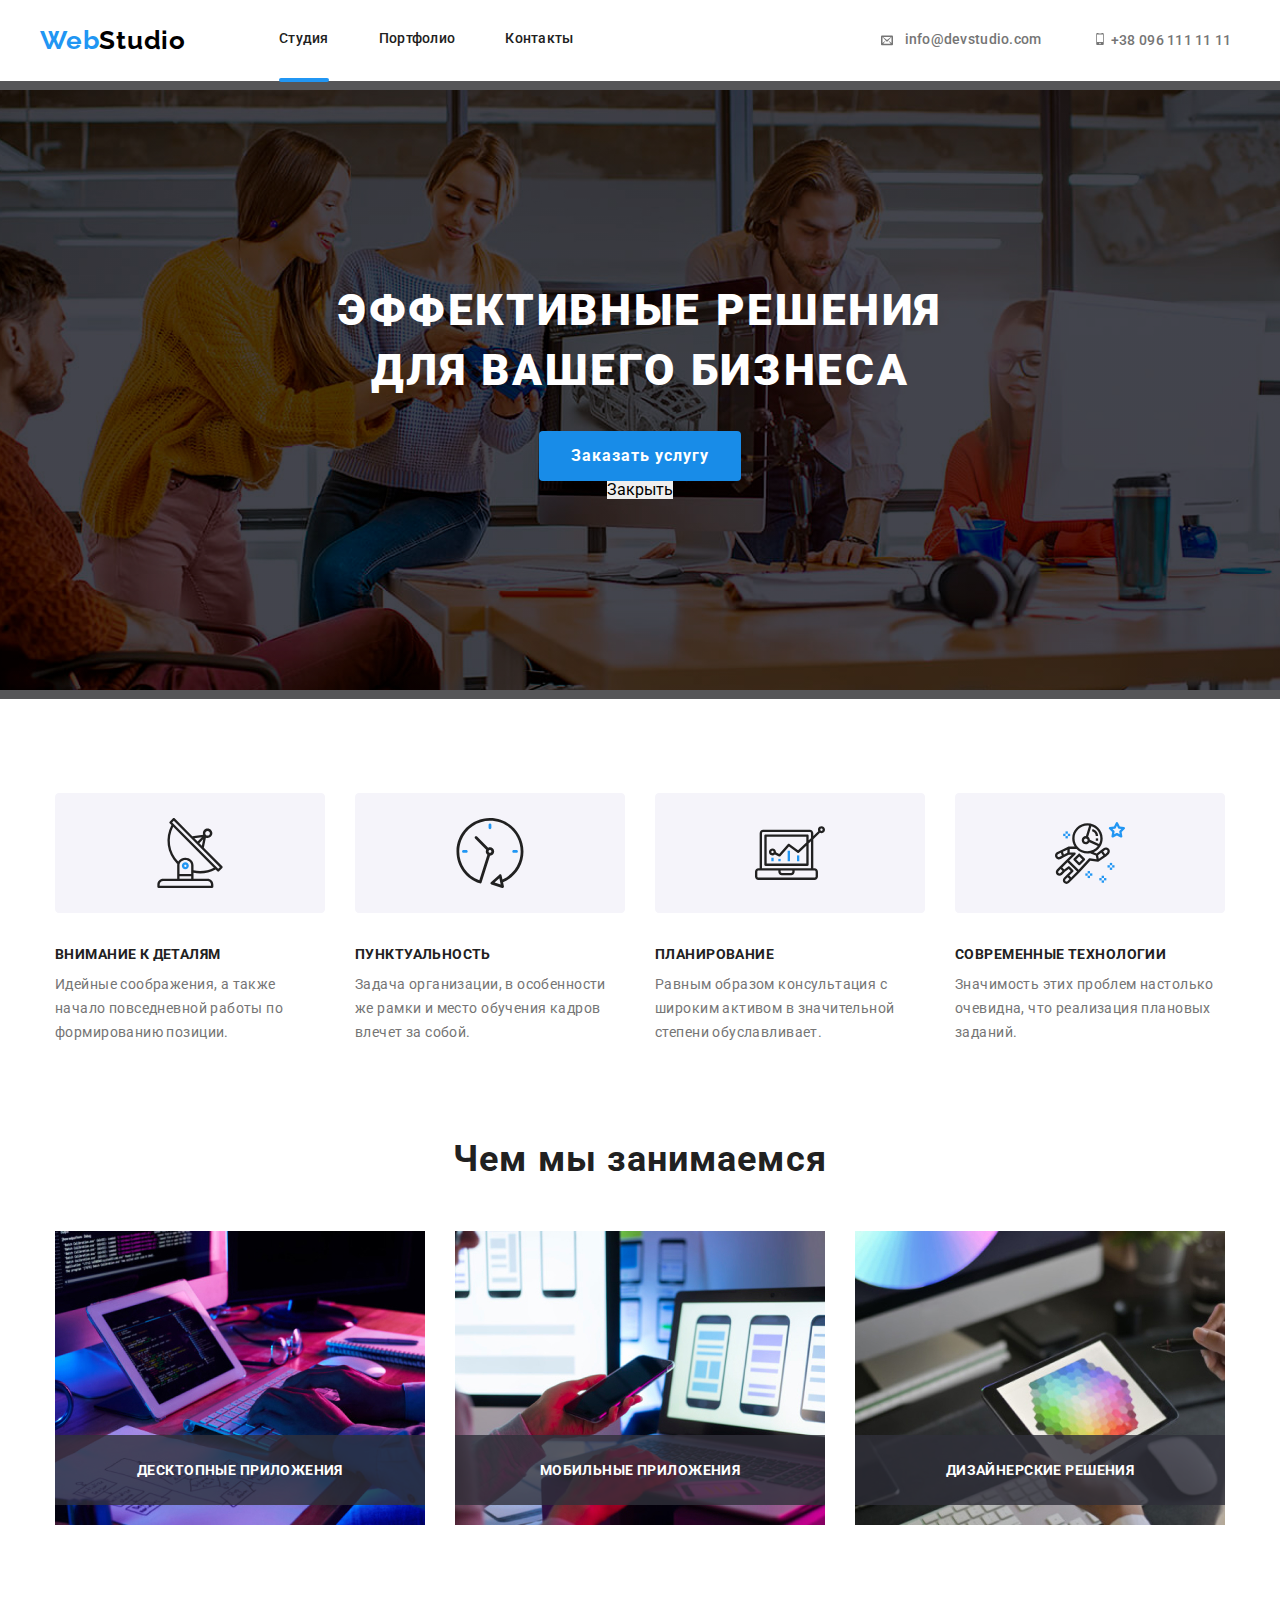
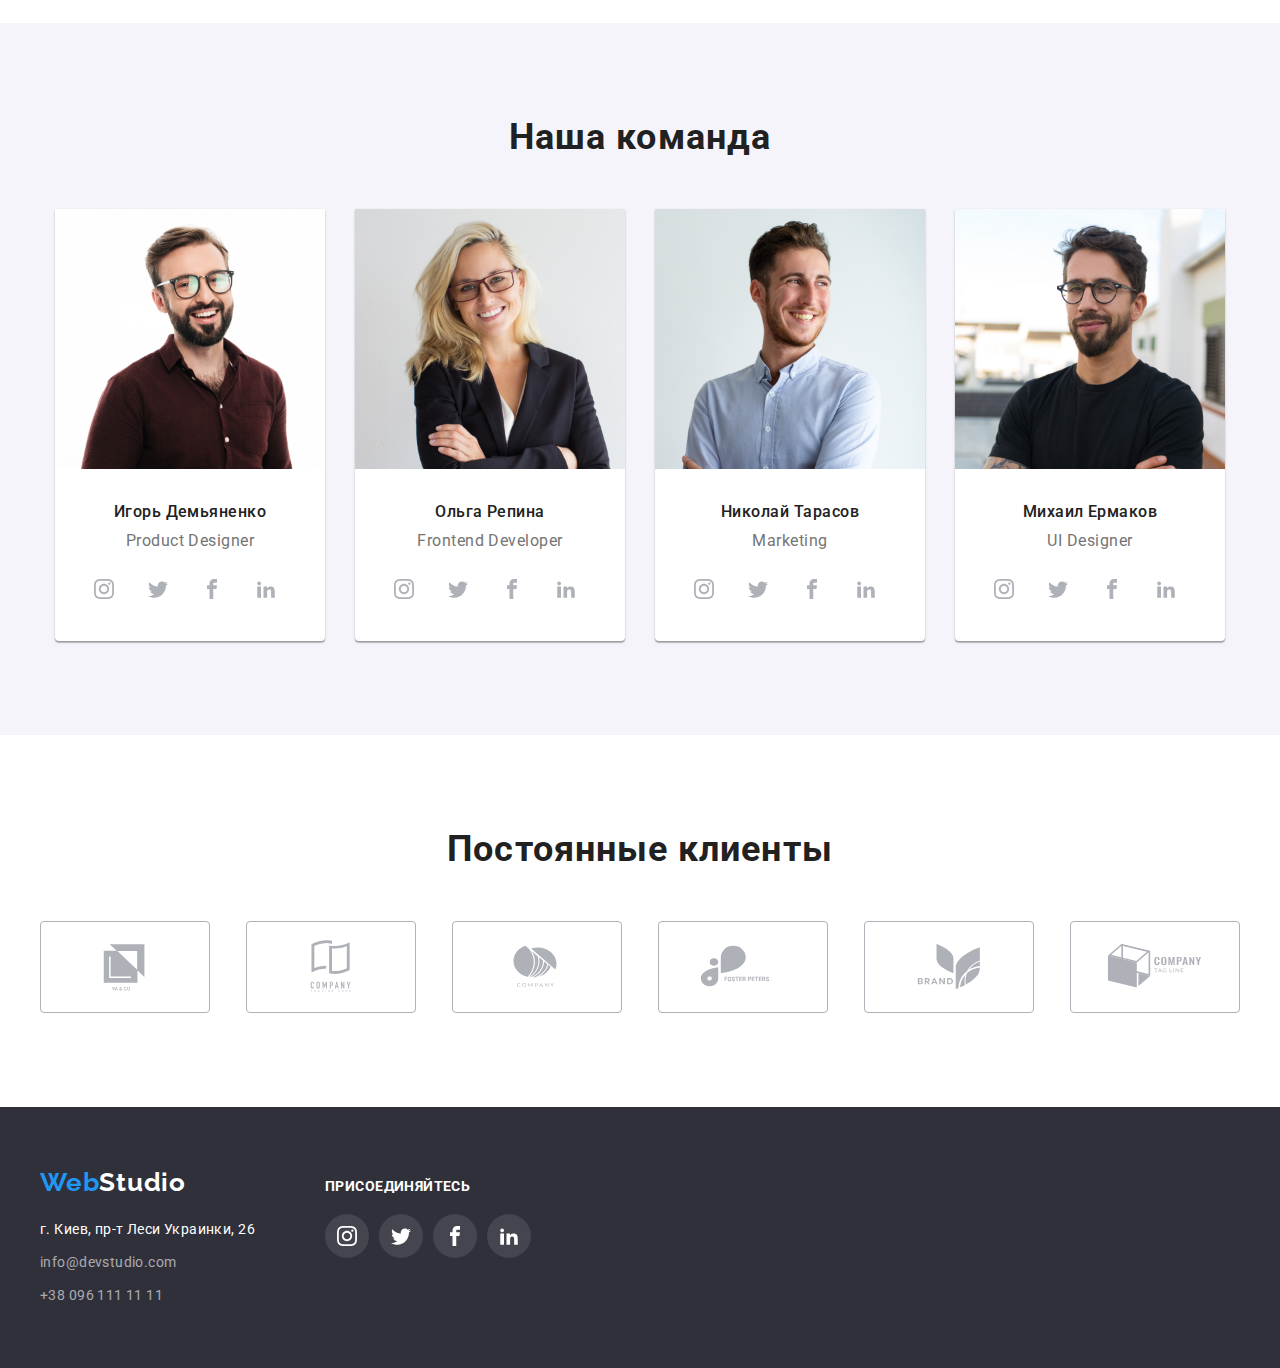
==== commit e5ed55aa: "19.12.21" ====
--- a/index.html
+++ b/index.html
@@ -65,7 +65,13 @@
             для вашего бизнеса
           </h1>
           <div>
-            <button class="button" type="button">Заказать услугу</button>
+            <button class="button" type="button" data-modal-open>Заказать услугу</button>
+            <div class="backdrop is-hidden" data-modal>
+      <div class="modal">
+        <p></p>
+      </div>
+    </div>
+    <button data-modal-close>Закрыть</button>
           </div>
         </div>
       </section>
@@ -415,5 +421,6 @@
            </div>
          </section>
     </footer>
+    <script src="./js/modal.js"></script>
   </body>
 </html>
--- a/css/style.css
+++ b/css/style.css
@@ -361,7 +361,6 @@
 }
 .title {
   padding-top: 30px;
-  padding-bottom: 15px;
 }
 .our-team {
   width: 100%;
@@ -446,6 +445,7 @@
   width: 44px;
   height: 44px;
   border-radius: 50%;
+  background: rgba(255, 255, 255, 0.1);
   transition: background-color 250ms cubic-bezier(0.4, 0, 0.2, 1);
 }
 
@@ -623,5 +623,5 @@
 .social-icon {
   margin-top: 12px;
   margin-left: 12px;
-  fill: #fff;
-}
+  fill: var(--accent-color);
+}
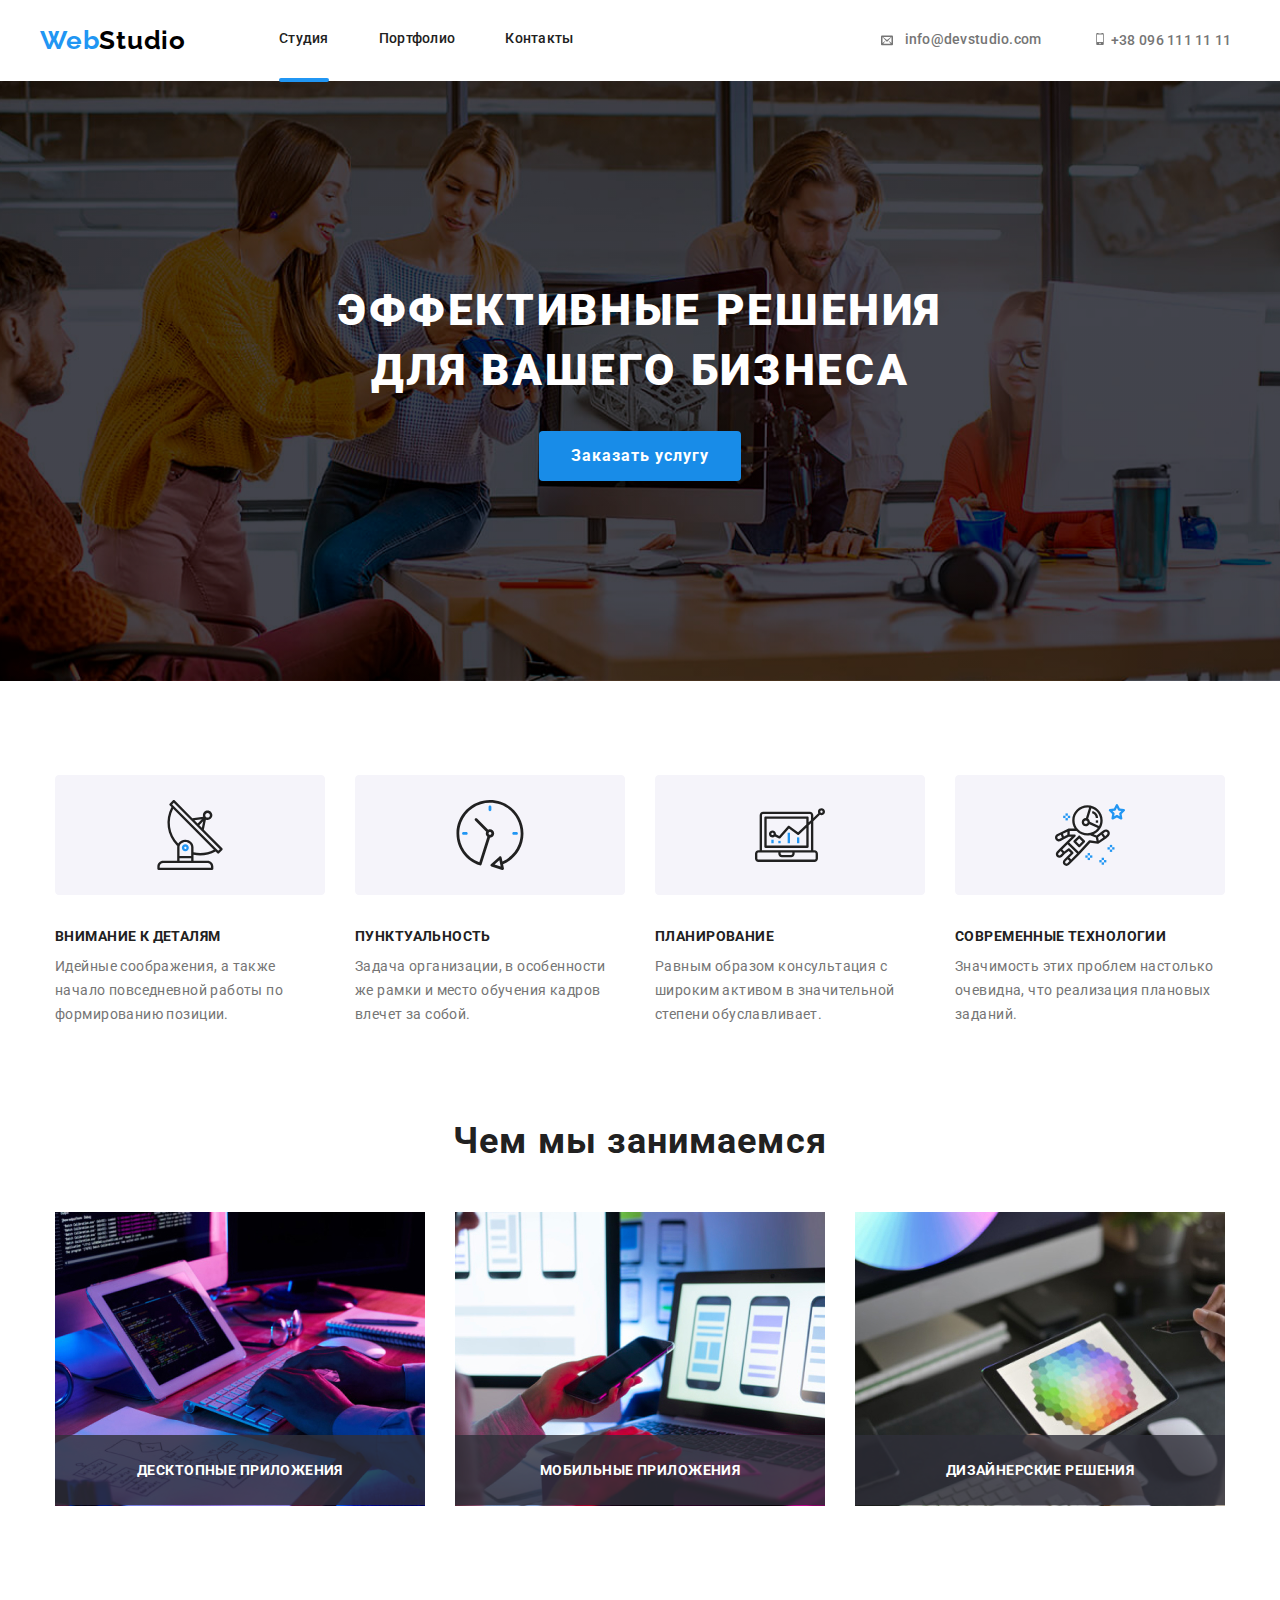
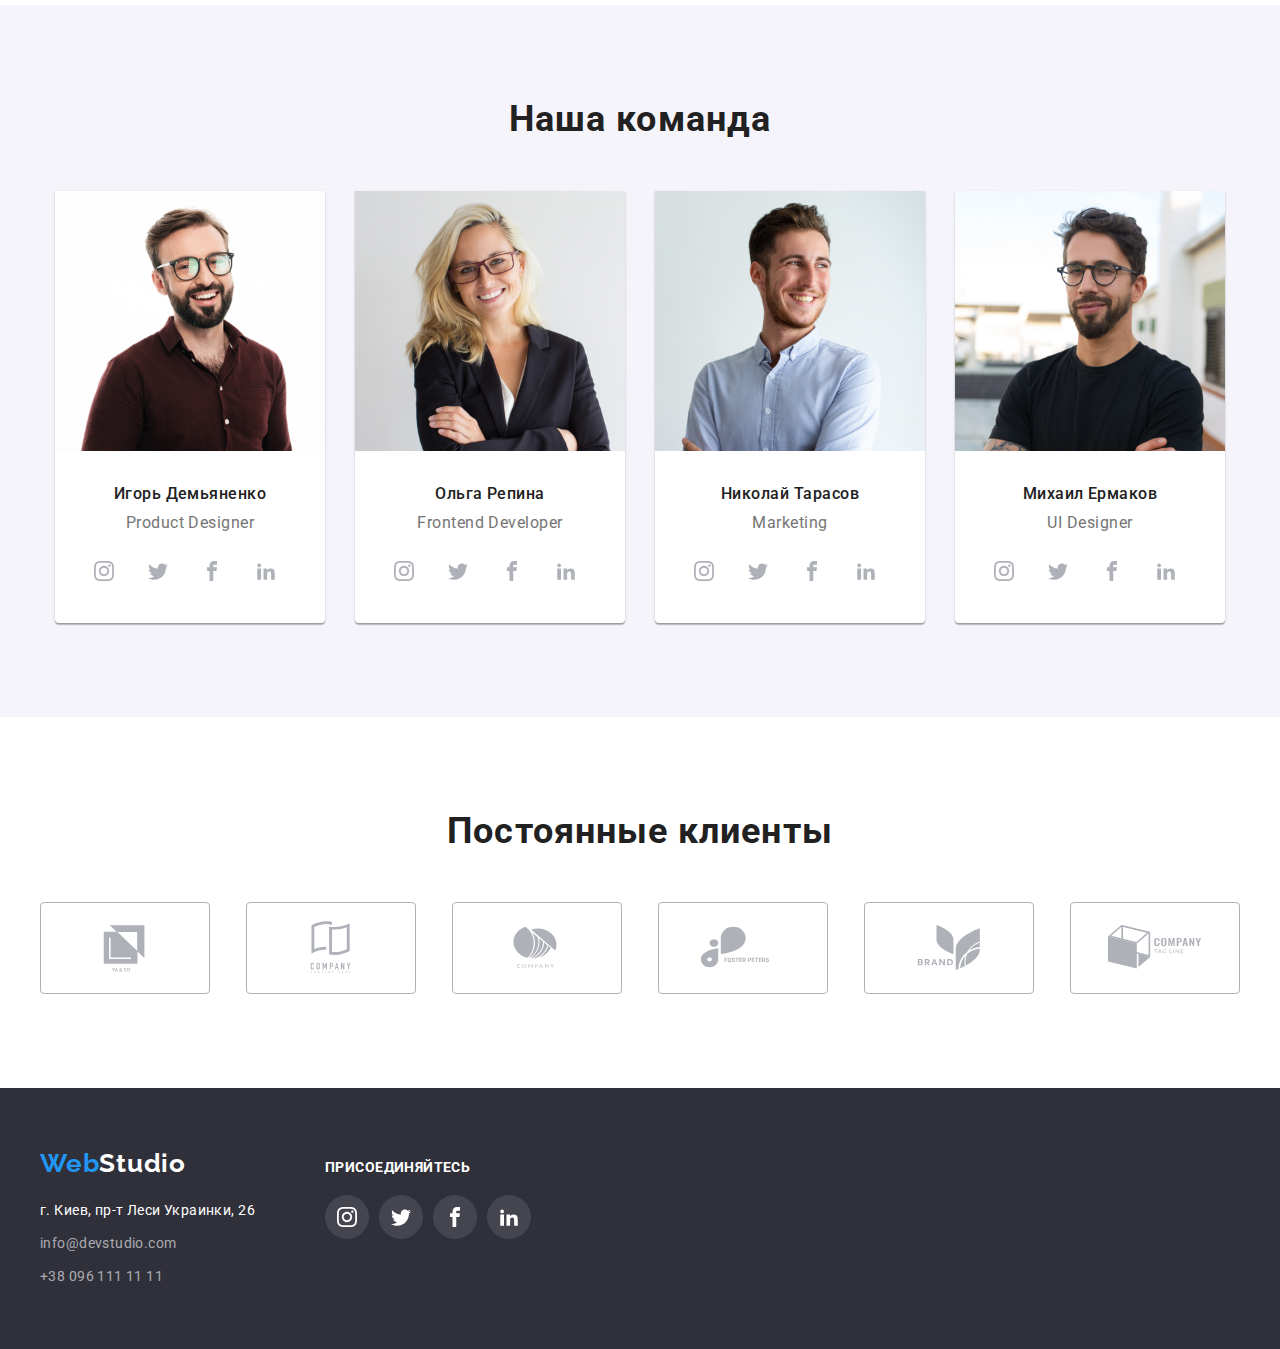
==== commit 1616f23b: "20.12.21" ====
--- a/index.html
+++ b/index.html
@@ -64,15 +64,9 @@
             Эффективные решения <br />
             для вашего бизнеса
           </h1>
-          <div>
+           <div>
             <button class="button" type="button" data-modal-open>Заказать услугу</button>
-            <div class="backdrop is-hidden" data-modal>
-      <div class="modal">
-        <p></p>
-      </div>
-    </div>
-    <button data-modal-close>Закрыть</button>
-          </div>
+           </div>
         </div>
       </section>
 
@@ -421,6 +415,13 @@
            </div>
          </section>
     </footer>
+     <div class="backdrop is-hidden" data-modal>
+       <div class="modal">
+         <button data-modal-close>Закрыть</button>
+          <p></p>
+       </div>
+    </div>
+          
     <script src="./js/modal.js"></script>
   </body>
 </html>
--- a/css/style.css
+++ b/css/style.css
@@ -216,6 +216,22 @@
   letter-spacing: 0.06em;
   color: #ffffff;
 }
+/*Модальное окно*/
+.backdrop {
+  position: fixed;
+  top: o;
+  left: 0;
+  width: 100%;
+  height: 100%;
+  background: rgba(0, 0, 0, 0.2);
+}
+.modal {
+  position: absolute;
+  top: 50%;
+  left: 50%;
+  width: 528px;
+  height: 581px;
+}
 /*peculiarities-seсtion*/
 .section {
   padding: 94px 0;
